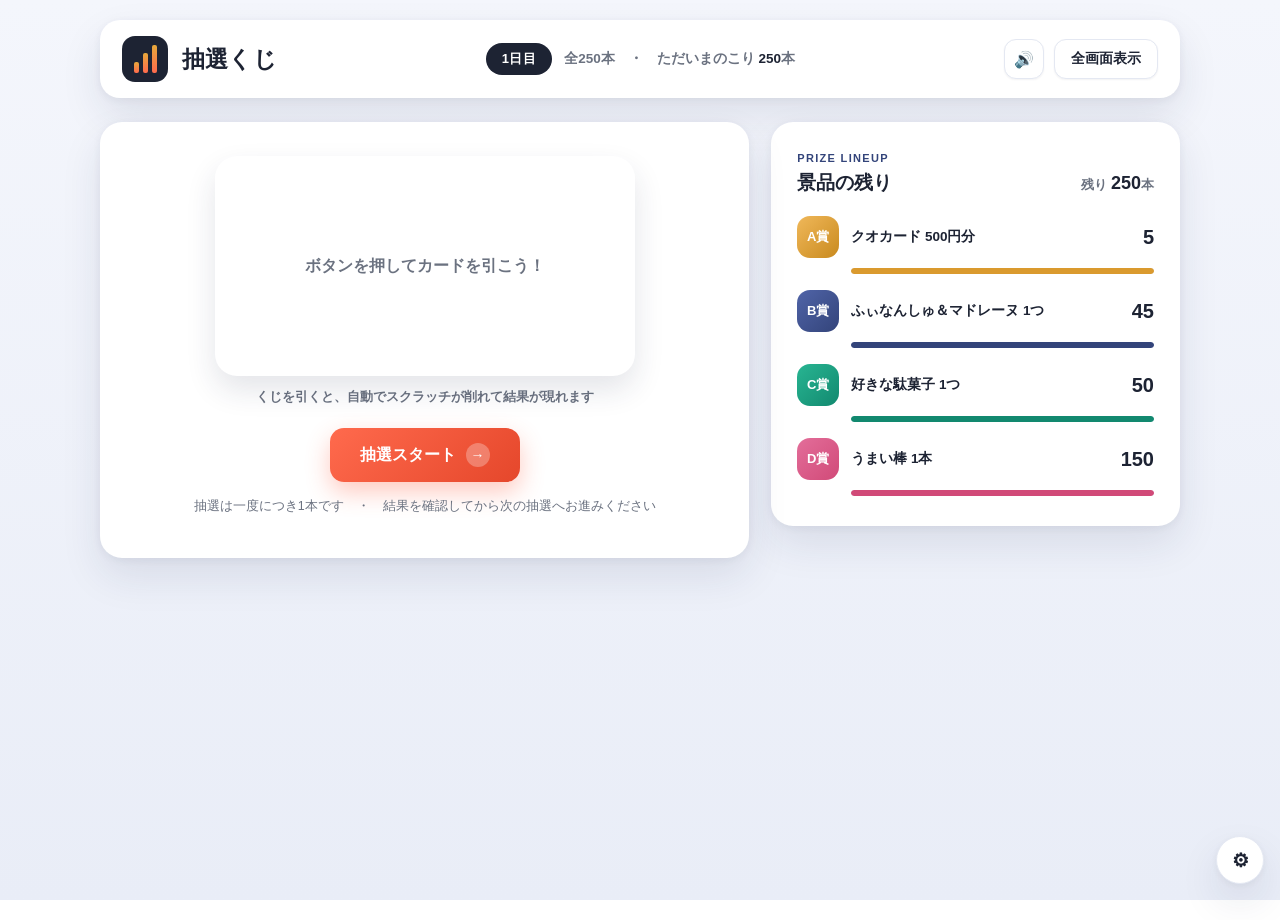
==== index.html @ b8c15e26 "Initial commit" ====
<!DOCTYPE html>
<html lang="ja">
<head>
<meta charset="UTF-8">
<meta name="viewport" content="width=device-width, initial-scale=1.0, maximum-scale=1.0, user-scalable=no">
<title>抽選くじ</title>
<style>
  :root{
    --paper:#FFFDF7;
    --ink:#1D2333;
    --ink-soft:#6B7280;
    --red:#FF6A4D;
    --red-deep:#E5472B;
    --gold:#E7A93B;
    --gold-deep:#C98A1E;
    --indigo:#33447A;
    --indigo-deep:#242F58;
    --teal:#12896F;
    --teal-deep:#0C6B57;
    --rose:#D14A78;
    --rose-deep:#B23561;
    --line:#E4E8F2;
    --shadow: 0 18px 40px rgba(31,41,74,.10), 0 2px 8px rgba(31,41,74,.06);
  }
  *{box-sizing:border-box}
  html,body{height:100%}
  body{
    margin:0;
    min-height:100svh;
    background:linear-gradient(180deg,#F4F6FC,#E9EDF7);
    background-attachment:fixed;
    color:var(--ink);
    font-family: "Yu Gothic UI","Hiragino Kaku Gothic ProN","Meiryo",-apple-system,BlinkMacSystemFont,sans-serif;
    padding:0 16px 60px;
    overflow-x:hidden;
  }
  .stage{ position:relative; z-index:1; max-width:1080px; margin:0 auto; }
  html:fullscreen body{
    min-height:100%; display:flex; align-items:center; justify-content:center; padding:24px;
  }
  html:fullscreen .stage{ width:min(1080px,100%); }

  /* ===== 上部バー ===== */
  .topbar{
    background:#fff; border-radius:20px; box-shadow:var(--shadow);
    padding:16px 22px; margin:20px auto 24px;
    display:flex; align-items:center; justify-content:space-between; gap:16px; flex-wrap:wrap;
  }
  .topbar-left{ display:flex; align-items:center; gap:14px; }
  .brand-icon{
    width:46px; height:46px; border-radius:13px; background:var(--ink);
    display:flex; align-items:flex-end; justify-content:center; gap:4px; padding:9px 8px; flex-shrink:0;
  }
  .brand-icon i{ display:block; width:5px; border-radius:2px; background:linear-gradient(180deg,var(--gold),var(--red)); }
  .brand-icon i:nth-child(1){ height:38%; }
  .brand-icon i:nth-child(2){ height:72%; }
  .brand-icon i:nth-child(3){ height:100%; }
  h1#eventTitle{ margin:0; font-size:clamp(18px,2.4vw,23px); font-weight:800; color:var(--ink); letter-spacing:.01em; }

  .topbar-center{ display:flex; align-items:center; gap:12px; flex-wrap:wrap; }
  .day-badge{ background:var(--ink); color:#fff; padding:7px 16px; border-radius:999px; font-weight:800; font-size:13px; letter-spacing:.03em; }
  .stats-line{ color:var(--ink-soft); font-size:13.5px; font-weight:600; }
  .stats-line strong{ color:var(--ink); font-weight:800; }

  .topbar-right{ display:flex; align-items:center; gap:10px; }
  .icon-btn{ width:40px; height:40px; border-radius:12px; border:1.5px solid var(--line); background:#fff; display:flex; align-items:center; justify-content:center; font-size:16px; padding:0; }
  .btn-outline{ border:1.5px solid var(--line); background:#fff; color:var(--ink); border-radius:12px; padding:10px 16px; font-size:13.5px; font-weight:700; }

  main{ display:grid; grid-template-columns: 1.35fr .85fr; gap:22px; align-items:start; }
  @media (max-width:860px){ main{grid-template-columns:1fr} }

  .card{
    background:#fff; border-radius:22px; padding:30px 26px; color:var(--ink);
    box-shadow:var(--shadow);
  }

  /* ===== 抽選エリア（スクラッチカード） ===== */
  .draw-card{ text-align:center; position:relative; }
  .scratch-wrap{ position:relative; max-width:420px; margin:4px auto 6px; border-radius:22px; }
  .scratch-wrap.has-card::before, .scratch-wrap.has-card::after{
    content:""; position:absolute; inset:-10px; border-radius:26px; z-index:0;
  }
  .scratch-wrap.has-card::before{ background:linear-gradient(135deg, rgba(255,150,120,.35), rgba(120,150,255,.28)); transform:rotate(-5deg); }
  .scratch-wrap.has-card::after{ background:linear-gradient(135deg, rgba(120,210,180,.32), rgba(255,205,110,.3)); transform:rotate(4deg); }
  .scratch-wrap.suspense{ animation: suspenseShake .42s ease-in-out infinite; }
  @keyframes suspenseShake{
    0%,100%{ transform:translate(0,0) rotate(0deg); }
    25%{ transform:translate(-3px,1px) rotate(-0.7deg); }
    50%{ transform:translate(3px,-1px) rotate(0.7deg); }
    75%{ transform:translate(-2px,2px) rotate(-0.5deg); }
  }
  .scratch-wrap.suspense .result-area{ box-shadow:0 0 0 3px rgba(255,90,60,.55), 0 14px 30px rgba(31,41,74,.12); }
  .scratch-wrap.pop{ animation:popReveal .42s cubic-bezier(.2,.9,.3,1.4); }
  @keyframes popReveal{ 0%{ transform:scale(.94); } 55%{ transform:scale(1.05); } 100%{ transform:scale(1); } }

  .result-area{
    position:relative; z-index:1; min-height:220px; display:flex; flex-direction:column;
    align-items:center; justify-content:center; gap:8px; padding:22px; border-radius:22px;
    background:#fff; box-shadow:0 14px 30px rgba(31,41,74,.12);
  }
  .scratch-canvas{
    position:absolute; inset:0; width:100%; height:100%; border-radius:22px; z-index:2;
    pointer-events:none; box-shadow:0 14px 30px rgba(31,41,74,.16);
  }
  .scratch-canvas.fading{ transition:opacity .45s ease; opacity:0; }
  .scratch-hint{
    position:absolute; top:0; left:0; font-size:34px; pointer-events:none; z-index:6;
    filter:drop-shadow(0 4px 6px rgba(0,0,0,.28));
    transform:translate(-50%,-55%) rotate(-10deg);
    transition: left .09s linear, top .09s linear, transform .12s ease;
  }
  .scratch-hint.hide{ display:none; }
  .scratch-hint.flip{ transform:translate(-50%,-55%) rotate(10deg); }
  .scratch-note{ margin:12px 0 0; font-size:13px; color:var(--ink-soft); font-weight:600; }
  .draw-caption{ margin-top:16px; font-size:12.5px; color:var(--ink-soft); }

  .confetti-dot{ position:absolute; width:7px; height:7px; border-radius:50%; opacity:0; transition:opacity .3s ease; z-index:3; pointer-events:none; }
  .scratch-wrap.has-card .confetti-dot{ opacity:1; }
  .cd1{ top:5%; left:9%; background:var(--gold); }
  .cd2{ top:13%; left:89%; width:6px; height:6px; background:var(--red); }
  .cd3{ top:47%; left:1%; width:6px; height:6px; background:var(--teal); }
  .cd4{ top:84%; left:93%; background:var(--indigo); }
  .cd5{ top:91%; left:13%; width:8px; height:8px; background:var(--rose); }
  .cd6{ top:3%; left:53%; width:5px; height:5px; background:var(--gold-deep); }

  .result-placeholder{ color:var(--ink-soft); font-size:15.5px; font-weight:700; }
  .result-tag{ font-size:15px; font-weight:800; letter-spacing:.02em; }
  .result-name{ font-size:clamp(22px,4vw,32px); font-weight:900; color:var(--ink); }
  .result-congrats{ font-size:13.5px; color:var(--ink-soft); font-weight:700; margin-top:2px; }
  .sold-out{ color:var(--red-deep); font-weight:800; font-size:16px; line-height:1.7; }

  .tier-A{ background:linear-gradient(135deg,#F0B85A,var(--gold-deep)); }
  .tier-B{ background:linear-gradient(135deg,#5064A8,var(--indigo)); }
  .tier-C{ background:linear-gradient(135deg,#28B592,var(--teal)); }
  .tier-D{ background:linear-gradient(135deg,#E36E9A,var(--rose)); }
  .tier-default{ background:linear-gradient(135deg,#9aa0ae,#6c7280); }

  .actions{ display:flex; flex-wrap:wrap; gap:12px; justify-content:center; margin-top:22px; align-items:center; }
  button{
    appearance:none; border:1.5px solid var(--line); border-radius:14px; padding:13px 22px;
    font-size:15px; font-weight:700; cursor:pointer; background:#fff; color:var(--ink);
    box-shadow:0 1px 2px rgba(31,41,74,.06); transition:transform .08s ease, box-shadow .15s ease, opacity .2s;
    font-family:inherit;
  }
  button:active{ transform:translateY(1px); }
  button:disabled{ opacity:.45; cursor:not-allowed; }
  .btn-primary{
    background:linear-gradient(135deg,var(--red),var(--red-deep)); color:#fff; border:none;
    font-size:16px; padding:15px 30px; display:inline-flex; align-items:center; gap:10px;
    box-shadow:0 10px 24px rgba(255,90,60,.32);
    animation: invitePulse 2.6s ease-in-out infinite;
  }
  .btn-primary::after{
    content:"→"; font-size:14px; background:rgba(255,255,255,.28); color:#fff;
    width:24px; height:24px; border-radius:50%; display:flex; align-items:center; justify-content:center;
  }
  .btn-primary:disabled{ animation:none; }
  @keyframes invitePulse{
    0%,100%{ box-shadow:0 10px 24px rgba(255,90,60,.28); }
    50%{ box-shadow:0 14px 32px rgba(255,90,60,.5); }
  }
  .btn-ghost{ background:#fff; border:1.5px solid var(--line); color:var(--ink); }
  .btn-small{ padding:9px 15px; font-size:13px; }

  /* ===== 在庫パネル ===== */
  .stock-kicker{ font-size:11px; font-weight:800; letter-spacing:.12em; color:var(--indigo); margin-bottom:6px; }
  .stock-title{ font-weight:900; margin:0 0 20px; font-size:19px; display:flex; justify-content:space-between; align-items:baseline; color:var(--ink); }
  .stock-title span.remain{ font-size:13px; color:var(--ink-soft); font-weight:700; }
  .stock-title span.remain strong{ color:var(--ink); font-size:18px; }
  .stock-list{ display:flex; flex-direction:column; gap:16px; }
  .stock-item{
    transition:opacity .5s ease, transform .5s ease, max-height .5s ease;
  }
  .stock-item.leaving{ opacity:0; transform:scale(.94); max-height:0; overflow:hidden; margin:0; }
  .stock-top{ display:flex; align-items:center; gap:12px; }
  .stock-item .chip{ width:42px; height:42px; border-radius:13px; display:flex; align-items:center; justify-content:center; color:#fff; font-weight:800; font-size:13px; flex-shrink:0; }
  .stock-item .info{ flex:1; min-width:0; }
  .stock-item .name{ font-size:13.5px; font-weight:700; color:var(--ink); overflow:hidden; text-overflow:ellipsis; white-space:nowrap; }
  .stock-item .count{ font-weight:900; font-size:20px; color:var(--ink); }
  .stock-bar{ height:6px; background:var(--line); border-radius:999px; overflow:hidden; margin-top:10px; margin-left:54px; }
  .stock-bar-fill{ height:100%; border-radius:999px; transition:width .5s ease; }
  .empty-stock{ color:var(--ink-soft); font-size:14px; text-align:center; padding:16px; font-weight:700; }

  /* ===== 演出オーバーレイ ===== */
  .overlay{ position:fixed; inset:0; z-index:9998; display:none; place-items:center; pointer-events:none; }
  .overlay.show{ display:grid; animation:overlayFade 2.2s ease forwards; }
  @keyframes overlayFade{ 0%{opacity:1} 65%{opacity:1} 100%{opacity:0} }
  .burst{ position:relative; width:min(78vmin,560px); height:min(78vmin,560px); }
  .ring,.ring2{ position:absolute; inset:0; border-radius:50%; border:7px solid rgba(255,201,74,.95); box-shadow:0 0 50px rgba(255,150,60,.55), inset 0 0 26px rgba(255,255,255,.7); animation:ringScale 1.2s ease-out forwards; }
  .ring2{ inset:6%; border-width:5px; animation:ringScale 1.2s .08s ease-out forwards; opacity:.85; }
  @keyframes ringScale{ 0%{transform:scale(.2);opacity:0} 40%{opacity:1} 100%{transform:scale(1.18);opacity:0} }
  .rays{ position:absolute; inset:-25%; border-radius:50%; background:conic-gradient(from 0deg, rgba(255,190,90,0) 0deg, rgba(255,190,90,.8) 20deg, rgba(255,190,90,0) 40deg); filter:blur(6px) saturate(140%); animation:spinRay 1.6s linear infinite; mix-blend-mode:multiply; }
  @keyframes spinRay{ to{ transform:rotate(1turn); } }
  .confetti{ pointer-events:none; position:fixed; inset:0; overflow:hidden; z-index:9999; }

  /* ===== モーダル共通 ===== */
  .modal-backdrop{ position:fixed; inset:0; background:rgba(20,24,40,.55); z-index:9990; display:none; align-items:center; justify-content:center; padding:20px; }
  .modal-backdrop.show{ display:flex; }
  .confirm-backdrop{ z-index:10000; }
  .modal{
    background:var(--paper); border:1.5px solid var(--line); border-radius:18px; max-width:560px; width:100%;
    max-height:88vh; overflow-y:auto; padding:24px; color:var(--ink);
    box-shadow:0 24px 60px rgba(20,24,40,.35);
  }
  .modal h2{ margin:0 0 6px; font-size:20px; }
  .modal p.desc{ color:var(--ink-soft); font-size:13.5px; margin:0 0 16px; }
  .modal label{ display:block; font-size:12.5px; font-weight:800; color:var(--ink-soft); margin:14px 0 4px; }
  .modal input[type=text], .modal input[type=number], .modal input[type=password]{
    width:100%; padding:9px 10px; border:1.5px solid var(--line); border-radius:8px; font-size:14px; font-family:inherit; background:#fff;
  }
  .modal-actions{ display:flex; gap:10px; flex-wrap:wrap; margin-top:18px; }
  .tier-row{ display:grid; grid-template-columns:56px minmax(150px,1fr) 76px 76px 72px; gap:8px; align-items:center; margin-top:8px; }
  .tier-row input{ padding:7px 8px; font-size:13px; min-width:0; width:100%; }
  .tier-row .t-total, .tier-row .current-stock{ width:76px; min-height:36px; text-align:center; font-weight:800; }
  .tier-row .del{ width:72px; height:36px; padding:0 8px; background:#fff; border:1.5px solid rgba(229,71,43,.4); border-radius:8px; cursor:pointer; color:var(--red-deep); font-size:12px; font-weight:800; line-height:1; }
  .tier-row .del:hover{ border-color:var(--red-deep); background:#FFF4F1; }
  .tier-head{ display:grid; grid-template-columns:56px minmax(150px,1fr) 76px 76px 72px; gap:8px; align-items:center; margin-top:14px; color:var(--ink-soft); font-size:11px; font-weight:800; }
  .tier-head span:nth-child(n+3){ text-align:center; }
  .stock-warning{ margin:10px 0 0; padding:9px 10px; border-radius:8px; background:#FFF5E5; color:#8A5A12; font-size:12px; line-height:1.6; }
  .password-warning{ margin:8px 0 10px; padding:9px 10px; border-radius:8px; background:#FFF0ED; color:#9C3021; font-size:12px; line-height:1.6; }
  @media (max-width:560px){
    .tier-head{ display:none; }
    .tier-row{ grid-template-columns:46px minmax(0,1fr) 64px 64px 72px; }
    .tier-row .current-stock{ width:64px; }
    .tier-row .del{ grid-column:5; grid-row:1; }
  }
  .hint{ font-size:12px; color:var(--ink-soft); margin-top:4px; }
  .section-div{ border-top:1.5px dashed var(--line); margin:20px 0; }
  .close-x{ float:right; background:none; border:none; font-size:20px; cursor:pointer; color:var(--ink-soft); box-shadow:none; padding:0 4px; }
  .msg{ font-size:13px; padding:8px 10px; border-radius:8px; margin-top:10px; }
  .msg.ok{ background:rgba(18,137,111,.14); color:#0a6b5d; }
  .msg.err{ background:rgba(229,71,43,.14); color:#9c231a; }

  .gear-btn{
    position:fixed; right:16px; bottom:16px; z-index:50; width:48px; height:48px; border-radius:50%;
    background:#fff; border:1.5px solid var(--line); box-shadow:var(--shadow); font-size:19px; padding:0;
    display:flex; align-items:center; justify-content:center;
  }

  @media (prefers-reduced-motion: reduce){
    * { animation-duration:.001ms !important; animation-iteration-count:1 !important; transition-duration:.001ms !important; }
  }
</style>
</head>
<body>

<div class="stage">
  <div class="topbar">
    <div class="topbar-left">
      <div class="brand-icon" aria-hidden="true"><i></i><i></i><i></i></div>
      <h1 id="eventTitle">学園祭 抽選会</h1>
    </div>
    <div class="topbar-center">
      <span class="day-badge" id="dayBadge">1日目</span>
      <span class="stats-line" id="totalLine"></span>
    </div>
    <div class="topbar-right">
      <button class="icon-btn" id="muteBtn" title="音のオン/オフ">🔊</button>
      <button class="btn-outline" id="fullscreenBtn">全画面表示</button>
    </div>
  </div>

  <main>
    <section class="card draw-card">
      <div class="scratch-wrap" id="scratchWrap">
        <div class="result-area" id="resultArea">
          <div class="result-placeholder" id="resultPlaceholder">ボタンを押してカードを引こう！</div>
        </div>
        <canvas class="scratch-canvas" id="scratchCanvas" style="display:none;"></canvas>
        <div class="scratch-hint hide" id="scratchHint">👆</div>
        <span class="confetti-dot cd1"></span>
        <span class="confetti-dot cd2"></span>
        <span class="confetti-dot cd3"></span>
        <span class="confetti-dot cd4"></span>
        <span class="confetti-dot cd5"></span>
        <span class="confetti-dot cd6"></span>
      </div>
      <p class="scratch-note" id="scratchNote">くじを引くと、自動でスクラッチが削れて結果が現れます</p>

      <div class="actions">
        <button class="btn-primary" id="drawBtn">抽選スタート</button>
      </div>
      <p class="draw-caption">抽選は一度につき1本です　・　結果を確認してから次の抽選へお進みください</p>
    </section>

    <section class="card">
      <div class="stock-kicker">PRIZE LINEUP</div>
      <div class="stock-title"><span>景品の残り</span><span class="remain" id="remainLine">残り 0 本</span></div>
      <div class="stock-list" id="stockList"></div>
    </section>
  </main>
</div>

<button class="gear-btn" id="gearBtn" title="運営用設定">⚙</button>

<!-- 1位(トップ賞)演出 -->
<div class="overlay" id="grandOverlay" aria-hidden="true">
  <div class="burst"><div class="ring"></div><div class="ring2"></div><div class="rays"></div></div>
</div>
<div class="confetti" id="confetti" aria-hidden="true"></div>

<!-- パスワードモーダル -->
<div class="modal-backdrop" id="pwBackdrop">
  <div class="modal" style="max-width:380px;">
    <button class="close-x" id="pwClose">×</button>
    <h2>運営用ログイン</h2>
    <p class="desc">賞品の設定変更などを行うにはパスワードが必要です。</p>
    <label>パスワード</label>
    <input type="password" id="pwInput">
    <div class="modal-actions">
      <button class="btn-primary" id="pwSubmit">ログイン</button>
    </div>
    <div id="pwMsg"></div>
  </div>
</div>

<!-- 管理画面モーダル -->
<div class="modal-backdrop" id="adminBackdrop">
  <div class="modal">
    <button class="close-x" id="adminClose">×</button>
    <h2>運営用設定</h2>
    <p class="desc">賞品の内容や当選数を編集できます。編集後は保存してください。</p>

    <label>イベントタイトル</label>
    <input type="text" id="cfgTitle">

    <label style="margin-top:18px;">賞品ラインナップ</label>
    <div class="tier-head" aria-hidden="true"><span>賞</span><span>景品名</span><span>総数</span><span>現在庫</span><span></span></div>
    <div id="tierRows"></div>
    <button class="btn-ghost btn-small" id="addTierBtn" style="margin-top:8px;">＋ 賞を追加</button>
    <p class="stock-warning">注意：総数を変更して保存しても現在庫は変わりません。現在庫は0から総数まで入力でき、変更はすぐに反映されます。賞を削除すると、未抽選分も一覧から削除されます。</p>

    <div class="modal-actions">
      <button class="btn-primary" id="saveConfigBtn">設定を保存</button>
    </div>
    <div id="configMsg"></div>

    <div class="section-div"></div>

    <label>運営パスワードの変更</label>
    <input type="password" id="newPassword" placeholder="新しいパスワード" autocomplete="new-password">
    <p class="password-warning">注意：パスワードを変更すると、次回から新しいパスワードが必要です。変更内容を確認してから実行してください。</p>
    <div class="modal-actions">
      <button class="btn-ghost btn-small" id="changePwBtn">パスワードを変更</button>
    </div>
    <div id="passwordMsg"></div>

    <div class="section-div"></div>
    <button class="btn-ghost btn-small" id="wipeBtn" style="border-color:var(--red-deep); color:var(--red-deep);">全データを初期化する</button>
  </div>
</div>

<!-- 確認モーダル -->
<div class="modal-backdrop confirm-backdrop" id="confirmBackdrop">
  <div class="modal" style="max-width:420px;">
    <h2>操作の確認</h2>
    <p class="desc" id="confirmMessage"></p>
    <div class="modal-actions">
      <button class="btn-primary" id="confirmOkBtn">実行する</button>
      <button class="btn-ghost" id="confirmCancelBtn">キャンセル</button>
    </div>
  </div>
</div>
<script>

(function(){
  "use strict";

  /* ===================== データ層 ===================== */
  var CONFIG_KEY = "kujiConfig_v1";
  var STATE_KEY  = "kujiState_v1";
  var MUTE_KEY   = "kujiMuted_v1";

  var TIER_COLORS = { A:"tier-A", B:"tier-B", C:"tier-C", D:"tier-D" };
  var TIER_HEX = { A:"#DA9A2E", B:"#33447A", C:"#12896F", D:"#D14A78" };
  function tierHex(id){ return TIER_HEX[id] || "#6b7280"; }

  function defaultConfig(){
    return {
      eventTitle: "抽選くじ",
      adminPassword: "kuji2026",
      prizes: [
        { id:"A", label:"A賞", name:"クオカード 500円分", total:5 },
        { id:"B", label:"B賞", name:"ふぃなんしゅ＆マドレーヌ 1つ", total:45 },
        { id:"C", label:"C賞", name:"好きな駄菓子 1つ", total:50 },
        { id:"D", label:"D賞", name:"うまい棒 1本", total:150 }
      ]
    };
  }

  function shuffle(arr){
    for (var i = arr.length - 1; i > 0; i--){
      var j = Math.floor(Math.random() * (i + 1));
      var t = arr[i]; arr[i] = arr[j]; arr[j] = t;
    }
    return arr;
  }

  function buildPool(config){
    var pool = [];
    config.prizes.forEach(function(p){
      for (var i = 0; i < p.total; i++) pool.push(p.id);
    });
    return shuffle(pool);
  }

  function getConfig(){
    try{
      var raw = localStorage.getItem(CONFIG_KEY);
      if (!raw) { var c = defaultConfig(); setConfig(c); return c; }
      var parsed = JSON.parse(raw);
      if (!parsed || !Array.isArray(parsed.prizes)) throw new Error("bad config");
      return parsed;
    }catch(e){
      var c2 = defaultConfig(); setConfig(c2); return c2;
    }
  }
  function setConfig(cfg){ localStorage.setItem(CONFIG_KEY, JSON.stringify(cfg)); }

  function initState(config){
    return { day: 1, pool: buildPool(config), drawnLog: [] };
  }
  function getState(){
    try{
      var raw = localStorage.getItem(STATE_KEY);
      if (!raw){ var s = initState(getConfig()); setState(s); return s; }
      var parsed = JSON.parse(raw);
      if (!parsed || !Array.isArray(parsed.pool)) throw new Error("bad state");
      if (Object.prototype.hasOwnProperty.call(parsed, "history")){
        delete parsed.history;
        setState(parsed);
      }
      return parsed;
    }catch(e){
      var s2 = initState(getConfig()); setState(s2); return s2;
    }
  }
  function setState(st){ localStorage.setItem(STATE_KEY, JSON.stringify(st)); }

  function remainingCounts(state, config){
    var counts = {};
    config.prizes.forEach(function(p){ counts[p.id] = 0; });
    state.pool.forEach(function(id){ if (counts[id] !== undefined) counts[id]++; else counts[id] = 1; });
    return counts;
  }

  function prizeById(config, id){
    for (var i=0;i<config.prizes.length;i++){ if (config.prizes[i].id === id) return config.prizes[i]; }
    return null;
  }

  /* ===================== サウンド ===================== */
  var isMuted = localStorage.getItem(MUTE_KEY) === "1";
  var audioCtx = null;
  function ctx(){
    if (!audioCtx){
      try{ audioCtx = new (window.AudioContext || window.webkitAudioContext)(); }catch(e){ audioCtx = null; }
    }
    return audioCtx;
  }
  function beep(freq, start, dur, gainVal){
    if (isMuted) return;
    var c = ctx(); if (!c) return;
    var osc = c.createOscillator();
    var gain = c.createGain();
    osc.type = "sine";
    osc.frequency.value = freq;
    gain.gain.value = 0;
    osc.connect(gain); gain.connect(c.destination);
    var t0 = c.currentTime + start;
    gain.gain.setValueAtTime(0, t0);
    gain.gain.linearRampToValueAtTime(gainVal || 0.18, t0 + 0.02);
    gain.gain.exponentialRampToValueAtTime(0.001, t0 + dur);
    osc.start(t0);
    osc.stop(t0 + dur + 0.02);
  }
  function playNormalChime(){ beep(720,0,.18); beep(960,.12,.22); }
  function playHeartbeat(){ beep(95,0,.16,.4); beep(100,.22,.18,.36); }
  function playRevealSting(){ beep(700,0,.08,.16); beep(1040,.07,.1,.18); beep(1400,.15,.16,.2); }
  function playGrandChime(){
    [660,880,990,1320].forEach(function(f,i){ beep(f, i*0.13, .35, 0.2); });
  }

  /* ===================== 紙吹雪・演出 ===================== */
  function confettiBurst(n, power){
    var root = document.getElementById("confetti");
    root.innerHTML = "";
    var colors = ["#D9A441","#C64B3C","#2F8F82","#33436B","#BE5178","#F4CD7A"];
    for (var i=0;i<n;i++){
      var piece = document.createElement("i");
      piece.style.position = "absolute";
      piece.style.top = "-10px";
      piece.style.left = (Math.random()*100) + "vw";
      piece.style.width = (6 + Math.random()*6*power) + "px";
      piece.style.height = (10 + Math.random()*10*power) + "px";
      piece.style.opacity = "0.9";
      piece.style.background = colors[Math.floor(Math.random()*colors.length)];
      var rot = Math.random()*360;
      var delay = Math.random()*240;
      var dur = 1500 + Math.random()*1300*(1+0.4*power);
      var drift = (Math.random()-0.5) * (120 + 120*power);
      piece.animate(
        [ { transform:"translate(0,-10px) rotate("+rot+"deg)" },
          { transform:"translate("+drift+"px, 110vh) rotate("+(rot+360)+"deg)" } ],
        { duration:dur, delay:delay, iterations:1, easing:"linear", fill:"forwards" }
      );
      root.appendChild(piece);
    }
    setTimeout(function(){ root.innerHTML=""; }, 3600);
  }
  function celebrateGrand(){
    var overlay = document.getElementById("grandOverlay");
    overlay.classList.remove("show"); void overlay.offsetHeight; overlay.classList.add("show");
    confettiBurst(220, 1.4);
    document.body.animate([{filter:"brightness(1)"},{filter:"brightness(1.7)"},{filter:"brightness(1)"}], {duration:600, easing:"ease-out"});
    playGrandChime();
  }

  /* ===================== 描画 ===================== */
  var els = {};
  ["eventTitle","dayBadge","totalLine","remainLine","stockList","resultArea",
    "drawBtn","muteBtn","scratchWrap","scratchCanvas","scratchHint",
   "gearBtn","fullscreenBtn"].forEach(function(id){
    els[id] = document.getElementById(id);
  });

  function chipHtml(prize){
    var cls = TIER_COLORS[prize.id] || "tier-default";
    return '<span class="chip '+cls+'">'+escapeHtml(prize.label)+'</span>';
  }
  function escapeHtml(s){
    return String(s).replace(/[&<>"']/g, function(c){
      return {"&":"&amp;","<":"&lt;",">":"&gt;",'"':"&quot;","'":"&#39;"}[c];
    });
  }

  function renderHeader(config, state){
    els.eventTitle.textContent = config.eventTitle || "抽選くじ";
    document.title = (config.eventTitle || "抽選くじ");
    els.dayBadge.textContent = state.day + "日目";
    var total = config.prizes.reduce(function(a,p){ return a + p.total; }, 0);
    els.totalLine.innerHTML = "全" + total + "本　・　ただいまのこり <strong>" + state.pool.length + "</strong>本";
  }

  function renderStock(config, state){
    var counts = remainingCounts(state, config);
    var remaining = state.pool.length;
    els.remainLine.innerHTML = "残り <strong>" + remaining + "</strong>本";
    var list = els.stockList;
    var visible = config.prizes.filter(function(p){ return counts[p.id] > 0; });
    if (visible.length === 0){
      list.innerHTML = '<div class="empty-stock">すべての景品が引かれました！</div>';
      return;
    }
    list.innerHTML = visible.map(function(p){
      var cls = TIER_COLORS[p.id] || "tier-default";
      var pct = p.total > 0 ? Math.round((counts[p.id] / p.total) * 100) : 0;
      return '<div class="stock-item" data-tier="'+p.id+'">' +
             '<div class="stock-top">' +
             '<span class="chip '+cls+'">'+escapeHtml(p.label)+'</span>' +
             '<div class="info"><div class="name">'+escapeHtml(p.name)+'</div></div>' +
             '<div class="count">'+counts[p.id]+'</div>' +
             '</div>' +
             '<div class="stock-bar"><div class="stock-bar-fill" style="width:'+pct+'%;background:'+tierHex(p.id)+';"></div></div>' +
             '</div>';
    }).join("");
  }

  function renderAll(){
    var config = getConfig(); var state = getState();
    renderHeader(config, state);
    renderStock(config, state);
    els.drawBtn.disabled = state.pool.length === 0 || scratchActive;
    if (state.pool.length === 0 && !scratchActive){
      els.scratchWrap.classList.remove("has-card");
      els.resultArea.innerHTML = '<div class="sold-out">本日分は抽選済みです。<br>設定画面から在庫をリセットしてください。</div>';
      hideScratchCanvas();
    }
  }

  /* ===================== 抽選ロジック ===================== */
  var isDrawing = false;

  function drawOnce(){
    if (isDrawing || scratchActive) return;
    var config = getConfig();
    var state = getState();
    if (state.pool.length === 0){ renderAll(); return; }

    isDrawing = true;
    els.drawBtn.disabled = true;

    var idx = Math.floor(Math.random() * state.pool.length);
    var winId = state.pool[idx];
    var prize = prizeById(config, winId) || { id:winId, label:winId, name:"" };

    state.pool.splice(idx, 1);
    state.drawnLog.push({ id: winId, ts: Date.now() });
    setState(state);

    renderResultContent(prize);
    startScratchCard(prize);

    isDrawing = false;
  }

  function renderResultContent(prize){
    els.scratchWrap.classList.add("has-card");
    els.resultArea.innerHTML =
      '<div class="result-tag" style="color:'+tierHex(prize.id)+'">'+escapeHtml(prize.label)+'</div>' +
      '<div class="result-name">'+escapeHtml(prize.name || "")+'</div>' +
      '<div class="result-congrats">おめでとうございます！</div>';
  }

  function celebrate(prize){
    els.resultArea.animate(
      [{transform:"scale(.92)",opacity:.5},{transform:"scale(1.03)",opacity:1},{transform:"scale(1)"}],
      {duration:420, easing:"cubic-bezier(.2,.8,.2,1)"}
    );
    if (prize.id === "A"){
      celebrateGrand();
    } else {
      var power = prize.id === "B" ? 1.0 : (prize.id === "C" ? 0.75 : 0.55);
      confettiBurst(Math.round(60*power+40), power);
      playNormalChime();
    }
  }

  /* ---------- スクラッチカード（自動演出） ---------- */
  var scratchActive = false;
  var scratchCtx = null;
  var pendingPrize = null;
  var lastTickTime = 0;
  var scratchRunId = 0;
  var scratchWatchdog = null;

  function roundRectPath(c,x,y,w,h,r){
    c.beginPath();
    c.moveTo(x+r,y);
    c.arcTo(x+w,y,x+w,y+h,r);
    c.arcTo(x+w,y+h,x,y+h,r);
    c.arcTo(x,y+h,x,y,r);
    c.arcTo(x,y,x+w,y,r);
    c.closePath();
  }

  function startScratchCard(prize){
    pendingPrize = prize;
    scratchActive = true;
    els.drawBtn.disabled = true;
    var rect = setupScratchCanvas();
    scratchWatchdog = setTimeout(function(){
      if (!scratchActive) return;
      els.scratchWrap.classList.remove("suspense");
      finishAutoScratch(rect);
    }, 10000);
    runAutoScratch(rect);
  }

  function setupScratchCanvas(){
    var canvas = els.scratchCanvas;
    canvas.classList.remove("fading");
    canvas.style.display = "block";
    canvas.style.opacity = "1";
    var rect = els.scratchWrap.getBoundingClientRect();
    var dpr = window.devicePixelRatio || 1;
    var w = rect.width, h = rect.height;
    canvas.width = Math.round(w * dpr);
    canvas.height = Math.round(h * dpr);
    canvas.style.width = w + "px";
    canvas.style.height = h + "px";
    var c = canvas.getContext("2d");
    c.setTransform(dpr, 0, 0, dpr, 0, 0);
    scratchCtx = c;

    var grad = c.createLinearGradient(0, 0, w, h);
    grad.addColorStop(0, "#e3e7ee");
    grad.addColorStop(.35, "#fbfcff");
    grad.addColorStop(.55, "#c7ccd6");
    grad.addColorStop(1, "#eef0f5");
    c.fillStyle = grad;
    roundRectPath(c, 0, 0, w, h, 20);
    c.fill();

    c.save();
    roundRectPath(c, 0, 0, w, h, 20);
    c.clip();
    c.globalAlpha = 0.12;
    c.strokeStyle = "#5a6072";
    c.lineWidth = 6;
    for (var x = -h; x < w + h; x += 14){
      c.beginPath();
      c.moveTo(x, 0);
      c.lineTo(x + h, h);
      c.stroke();
    }
    c.restore();
    c.globalAlpha = 1;

    c.fillStyle = "rgba(55,55,70,.6)";
    c.font = "700 16px sans-serif";
    c.textAlign = "center";
    c.textBaseline = "middle";
    c.fillText("抽選中…", w / 2, h / 2 + 40);

    c.globalCompositeOperation = "destination-out";
    return { w: w, h: h };
  }

  function buildScratchPath(w, h){
    var pad = 16;
    var rowGap = 30;
    var rows = Math.max(4, Math.round((h - pad * 2) / rowGap));
    var rowH = (h - pad * 2) / (rows - 1 || 1);
    var colStep = 11;
    var path = [];
    for (var r = 0; r < rows; r++){
      var y = pad + r * rowH;
      var leftToRight = (r % 2 === 0);
      var steps = Math.max(2, Math.round((w - pad * 2) / colStep));
      for (var s = 0; s <= steps; s++){
        var t = s / steps;
        var x = leftToRight ? (pad + t * (w - pad * 2)) : (w - pad - t * (w - pad * 2));
        var jitter = Math.sin(r * 2.7 + s * 0.55) * 4;
        path.push({ x: x, y: y + jitter });
      }
    }
    return path;
  }

  function positionHint(pt){
    els.scratchHint.style.left = pt.x + "px";
    els.scratchHint.style.top = pt.y + "px";
    els.scratchHint.classList.toggle("flip", Math.round(pt.x) % 22 < 11);
  }

  function buildTeaseSpots(w, h){
    var pts = [];
    var cx = w / 2, cy = h / 2;
    for (var i = 0; i < 4; i++){
      pts.push({ x: cx + (Math.random() - 0.5) * w * 0.34, y: cy + (Math.random() - 0.5) * h * 0.3 });
    }
    return pts;
  }

  function runAutoScratch(rect){
    var myRun = ++scratchRunId;
    var path = buildScratchPath(rect.w, rect.h);
    var teaseSpots = buildTeaseSpots(rect.w, rect.h);
    var mainStop = Math.floor(path.length * 0.8);
    var idx = 0, teaseIdx = 0;

    els.scratchHint.classList.remove("hide");
    positionHint(teaseSpots[0]);

    function isDead(){ return !scratchActive || myRun !== scratchRunId; }

    function teaseStep(){
      if (isDead()) return;
      if (teaseIdx < teaseSpots.length){
        var pt = teaseSpots[teaseIdx++];
        scratchCtx.beginPath();
        scratchCtx.arc(pt.x, pt.y, 19, 0, Math.PI * 2);
        scratchCtx.fill();
        positionHint(pt);
        playScratchTick();
        setTimeout(teaseStep, 260);
      } else {
        setTimeout(function(){ if (!isDead()) mainSweep(); }, 120);
      }
    }

    function mainSweep(){ requestAnimationFrame(stepMain); }

    function stepMain(){
      if (isDead()) return;
      var pointsPerFrame = 2;
      for (var b = 0; b < pointsPerFrame && idx < mainStop; b++, idx++){
        var pt = path[idx];
        scratchCtx.beginPath();
        scratchCtx.arc(pt.x, pt.y, 26, 0, Math.PI * 2);
        scratchCtx.fill();
        positionHint(pt);
      }
      var now = performance.now();
      if (now - lastTickTime > 62){
        lastTickTime = now;
        playScratchTick();
      }
      if (idx < mainStop){
        requestAnimationFrame(stepMain);
      } else {
        suspensePause();
      }
    }

    function suspensePause(){
      if (isDead()) return;
      els.scratchHint.classList.add("hide");
      els.scratchWrap.classList.add("suspense");
      playHeartbeat();
      setTimeout(function(){
        if (isDead()) return;
        playHeartbeat();
      }, 420);
      setTimeout(function(){
        if (isDead()) return;
        els.scratchWrap.classList.remove("suspense");
        finalSweep(rect, path, idx);
      }, 780);
    }

    teaseStep();
  }

  function finalSweep(rect, path, idx){
    for (var i = idx; i < path.length; i++){
      var pt = path[i];
      scratchCtx.beginPath();
      scratchCtx.arc(pt.x, pt.y, 30, 0, Math.PI * 2);
      scratchCtx.fill();
    }
    finishAutoScratch(rect);
  }

  function finishAutoScratch(rect){
    if (!scratchActive) return;
    if (scratchWatchdog){
      clearTimeout(scratchWatchdog);
      scratchWatchdog = null;
    }
    if (scratchCtx){ scratchCtx.clearRect(0, 0, rect.w, rect.h); }
    playRevealSting();
    els.scratchWrap.classList.add("pop");
    setTimeout(function(){ els.scratchWrap.classList.remove("pop"); }, 460);
    revealScratchCard();
  }

  function playScratchTick(){
    beep(260 + Math.random() * 260, 0, 0.045, 0.05);
  }

  function revealScratchCard(){
    if (!scratchActive) return;
    scratchActive = false;
    scratchRunId++;
    if (scratchWatchdog){
      clearTimeout(scratchWatchdog);
      scratchWatchdog = null;
    }
    els.scratchHint.classList.add("hide");

    var canvas = els.scratchCanvas;
    canvas.classList.add("fading");
    setTimeout(function(){ canvas.style.display = "none"; }, 460);

    celebrate(pendingPrize);

    var state = getState();
    var config = getConfig();
    renderHeader(config, state);
    renderStock(config, state);
    els.drawBtn.disabled = state.pool.length === 0;
  }

  function hideScratchCanvas(){
    scratchActive = false;
    scratchRunId++;
    if (scratchWatchdog){
      clearTimeout(scratchWatchdog);
      scratchWatchdog = null;
    }
    els.scratchHint.classList.add("hide");
    els.scratchCanvas.classList.remove("fading");
    els.scratchCanvas.style.display = "none";
    els.scratchWrap.classList.remove("suspense", "pop");
  }

  function resetInventory(){
    var state = getState();
    state.day = state.day + 1;
    state.pool = buildPool(config);
    state.drawnLog = [];
    setState(state);
    hideScratchCanvas();
    els.scratchWrap.classList.remove("has-card");
    renderAll();
    els.resultArea.innerHTML = '<div class="result-placeholder">在庫をリセットしました。抽選を開始できます。</div>';
    confettiBurst(50, 0.6);
  }

  /* ===================== イベント：メイン画面 ===================== */
  els.drawBtn.addEventListener("click", drawOnce);
  els.muteBtn.addEventListener("click", function(){
    isMuted = !isMuted;
    localStorage.setItem(MUTE_KEY, isMuted ? "1" : "0");
    els.muteBtn.textContent = isMuted ? "🔇" : "🔊";
  });
  els.muteBtn.textContent = isMuted ? "🔇" : "🔊";

  function updateFullscreenButton(){
    var isFullscreen = !!document.fullscreenElement;
    els.fullscreenBtn.textContent = isFullscreen ? "全画面を終了" : "全画面表示";
    els.fullscreenBtn.title = isFullscreen ? "全画面表示を終了" : "全画面で表示";
  }

  els.fullscreenBtn.addEventListener("click", function(){
    if (!document.fullscreenElement){
      document.documentElement.requestFullscreen && document.documentElement.requestFullscreen().catch(function(){});
    } else {
      document.exitFullscreen && document.exitFullscreen();
    }
  });
  document.addEventListener("fullscreenchange", updateFullscreenButton);
  updateFullscreenButton();

  /* ===================== 管理画面 ===================== */
  var pwBackdrop = document.getElementById("pwBackdrop");
  var adminBackdrop = document.getElementById("adminBackdrop");
  var confirmBackdrop = document.getElementById("confirmBackdrop");
  var confirmAction = null;

  function askConfirmation(message, action){
    confirmAction = action;
    document.getElementById("confirmMessage").textContent = message;
    confirmBackdrop.classList.add("show");
  }

  function closeConfirmation(){
    confirmAction = null;
    confirmBackdrop.classList.remove("show");
  }

  document.getElementById("confirmOkBtn").addEventListener("click", function(){
    var action = confirmAction;
    closeConfirmation();
    if (action) action();
  });
  document.getElementById("confirmCancelBtn").addEventListener("click", closeConfirmation);
  confirmBackdrop.addEventListener("click", function(e){
    if (e.target === confirmBackdrop) closeConfirmation();
  });

  document.getElementById("gearBtn").addEventListener("click", function(){
    document.getElementById("pwInput").value = "";
    document.getElementById("pwMsg").innerHTML = "";
    pwBackdrop.classList.add("show");
    document.getElementById("pwInput").focus();
  });
  document.getElementById("pwClose").addEventListener("click", function(){ pwBackdrop.classList.remove("show"); });
  pwBackdrop.addEventListener("click", function(e){ if (e.target === pwBackdrop) pwBackdrop.classList.remove("show"); });

  document.getElementById("pwSubmit").addEventListener("click", tryLogin);
  document.getElementById("pwInput").addEventListener("keydown", function(e){ if (e.key === "Enter") tryLogin(); });

  function tryLogin(){
    var config = getConfig();
    var val = document.getElementById("pwInput").value;
    if (val === config.adminPassword){
      pwBackdrop.classList.remove("show");
      openAdmin();
    } else {
      document.getElementById("pwMsg").innerHTML = '<div class="msg err">パスワードが違います。</div>';
    }
  }

  document.getElementById("adminClose").addEventListener("click", function(){ adminBackdrop.classList.remove("show"); });
  adminBackdrop.addEventListener("click", function(e){ if (e.target === adminBackdrop) adminBackdrop.classList.remove("show"); });

  function openAdmin(){
    var config = getConfig();
    document.getElementById("cfgTitle").value = config.eventTitle;
    renderTierRows(config);
    document.getElementById("configMsg").innerHTML = "";
    document.getElementById("passwordMsg").innerHTML = "";
    adminBackdrop.classList.add("show");
  }

  function renderTierRows(config){
    var wrap = document.getElementById("tierRows");
    var counts = remainingCounts(getState(), config);
    wrap.innerHTML = config.prizes.map(function(p, i){
      return '<div class="tier-row" data-idx="'+i+'" data-id="'+escapeHtml(p.id)+'">' +
        '<input type="text" class="t-label" value="'+escapeHtml(p.label)+'" placeholder="A賞">' +
        '<input type="text" class="t-name" value="'+escapeHtml(p.name)+'" placeholder="景品名">' +
        '<input type="number" class="t-total" min="0" value="'+p.total+'">' +
        '<input type="number" class="current-stock" min="0" max="'+p.total+'" value="'+(counts[p.id] || 0)+'" data-stock="'+escapeHtml(p.id)+'" aria-label="'+escapeHtml(p.label)+'の現在庫">' +
        '<button type="button" class="del" data-del="'+i+'" aria-label="'+escapeHtml(p.label)+'を削除">削除</button>' +
        '</div>';
    }).join("");
    wrap.querySelectorAll(".del").forEach(function(btn){
      btn.addEventListener("click", function(){
        var idx = parseInt(btn.getAttribute("data-del"), 10);
        var config2 = readConfigFromForm(false);
        var prize = config2.prizes[idx];
        if (!prize) return;
        askConfirmation("「" + prize.label + "：" + prize.name + "」を削除しますか？ 未抽選分の在庫も一覧から削除されます。", function(){
          config2.prizes.splice(idx, 1);
          renderTierRows(config2);
        });
      });
    });
    wrap.querySelectorAll("[data-stock]").forEach(function(input){
      input.addEventListener("change", function(){
        var row = input.closest(".tier-row");
        var totalInput = row && row.querySelector(".t-total");
        var liveTotal = totalInput ? Math.max(0, parseInt(totalInput.value, 10) || 0) : undefined;
        setStockCount(input.getAttribute("data-stock"), input.value, liveTotal);
      });
    });
    wrap.querySelectorAll(".t-total").forEach(function(input){
      input.addEventListener("input", function(){
        var row = input.closest(".tier-row");
        if (!row) return;
        var total = Math.max(0, parseInt(input.value, 10) || 0);
        var stockInput = row.querySelector("[data-stock]");
        if (!stockInput) return;
        stockInput.max = total;
        if (parseInt(stockInput.value, 10) > total){
          stockInput.value = total;
          setStockCount(stockInput.getAttribute("data-stock"), total, total);
        }
      });
    });
  }

  document.getElementById("addTierBtn").addEventListener("click", function(){
    var config = readConfigFromForm(false);
    var nextId = String.fromCharCode(65 + config.prizes.length);
    config.prizes.push({ id: nextId, label: nextId + "賞", name: "景品名", total: 1 });
    renderTierRows(config);
  });

  function readConfigFromForm(keepId){
    var base = getConfig();
    var rows = document.querySelectorAll("#tierRows .tier-row");
    var prizes = [];
    rows.forEach(function(row, i){
      var existing = base.prizes[i];
      var id = row.getAttribute("data-id") || (existing ? existing.id : String.fromCharCode(65 + i));
      prizes.push({
        id: id,
        label: row.querySelector(".t-label").value || id,
        name: row.querySelector(".t-name").value || "",
        total: Math.max(0, parseInt(row.querySelector(".t-total").value, 10) || 0)
      });
    });
    return {
      eventTitle: document.getElementById("cfgTitle").value || "抽選くじ",
      adminPassword: base.adminPassword,
      prizes: prizes
    };
  }

  document.getElementById("saveConfigBtn").addEventListener("click", function(){
    var config = readConfigFromForm(true);
    setConfig(config);
    var state = getState();
    var validIds = {};
    config.prizes.forEach(function(p){ validIds[p.id] = true; });
    state.pool = state.pool.filter(function(id){ return validIds[id]; });
    setState(state);
    renderAll();
    document.getElementById("configMsg").innerHTML = '<div class="msg ok">設定を保存しました。総数を変更しても現在庫は変わりません。</div>';
  });

  function setStockCount(id, requestedCount, maxCount){
    var config = getConfig();
    var prize = prizeById(config, id);
    if (!prize) return;
    var state = getState();
    var currentCount = remainingCounts(state, config)[id] || 0;
    var limit = maxCount === undefined ? prize.total : Math.max(0, maxCount);
    var nextCount = Math.max(0, Math.min(limit, parseInt(requestedCount, 10) || 0));
    while (currentCount < nextCount){
      var insertAt = Math.floor(Math.random() * (state.pool.length + 1));
      state.pool.splice(insertAt, 0, id);
      currentCount++;
    }
    while (currentCount > nextCount){
      var removeAt = state.pool.indexOf(id);
      if (removeAt === -1) break;
      state.pool.splice(removeAt, 1);
      currentCount--;
    }
    setState(state);
    document.querySelectorAll('[data-stock="'+id+'"]').forEach(function(el){
      el.value = currentCount;
    });
    renderAll();
  }

  document.getElementById("changePwBtn").addEventListener("click", function(){
    var val = document.getElementById("newPassword").value;
    if (!val){
      document.getElementById("passwordMsg").innerHTML = '<div class="msg err">新しいパスワードを入力してください。</div>';
      return;
    }
    askConfirmation("注意：この操作を実行すると、次回から新しいパスワードが必要になります。パスワードを変更しますか？", function(){
      var config = getConfig();
      config.adminPassword = val;
      setConfig(config);
      document.getElementById("newPassword").value = "";
      document.getElementById("passwordMsg").innerHTML = '<div class="msg ok">パスワードを変更しました。</div>';
    });
  });

  document.getElementById("wipeBtn").addEventListener("click", function(){
    askConfirmation("設定と在庫を初期状態に戻しますか？この操作は取り消せません。", function(){
      localStorage.removeItem(CONFIG_KEY);
      localStorage.removeItem(STATE_KEY);
      adminBackdrop.classList.remove("show");
      renderAll();
    });
  });

  /* ===================== 初期化 ===================== */
  renderAll();
})();

</script>
</body>
</html>
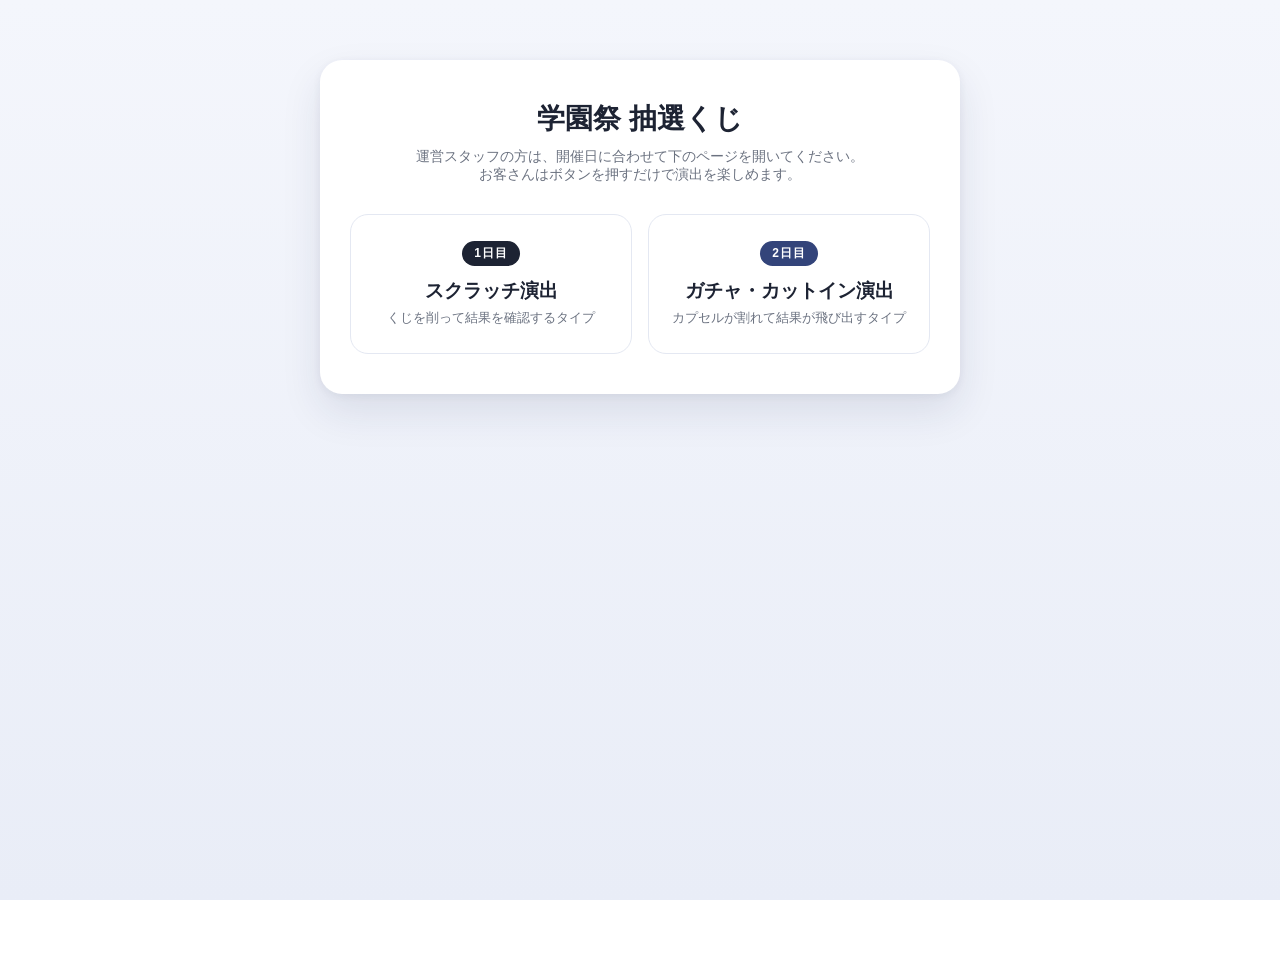
==== commit 529cc19a: "2日目のガチャ演出追加" ====
--- a/index.html
+++ b/index.html
@@ -2,1122 +2,28 @@
 <html lang="ja">
 <head>
 <meta charset="UTF-8">
-<meta name="viewport" content="width=device-width, initial-scale=1.0, maximum-scale=1.0, user-scalable=no">
-<title>抽選くじ</title>
-<style>
-  :root{
-    --paper:#FFFDF7;
-    --ink:#1D2333;
-    --ink-soft:#6B7280;
-    --red:#FF6A4D;
-    --red-deep:#E5472B;
-    --gold:#E7A93B;
-    --gold-deep:#C98A1E;
-    --indigo:#33447A;
-    --indigo-deep:#242F58;
-    --teal:#12896F;
-    --teal-deep:#0C6B57;
-    --rose:#D14A78;
-    --rose-deep:#B23561;
-    --line:#E4E8F2;
-    --shadow: 0 18px 40px rgba(31,41,74,.10), 0 2px 8px rgba(31,41,74,.06);
-  }
-  *{box-sizing:border-box}
-  html,body{height:100%}
-  body{
-    margin:0;
-    min-height:100svh;
-    background:linear-gradient(180deg,#F4F6FC,#E9EDF7);
-    background-attachment:fixed;
-    color:var(--ink);
-    font-family: "Yu Gothic UI","Hiragino Kaku Gothic ProN","Meiryo",-apple-system,BlinkMacSystemFont,sans-serif;
-    padding:0 16px 60px;
-    overflow-x:hidden;
-  }
-  .stage{ position:relative; z-index:1; max-width:1080px; margin:0 auto; }
-  html:fullscreen body{
-    min-height:100%; display:flex; align-items:center; justify-content:center; padding:24px;
-  }
-  html:fullscreen .stage{ width:min(1080px,100%); }
-
-  /* ===== 上部バー ===== */
-  .topbar{
-    background:#fff; border-radius:20px; box-shadow:var(--shadow);
-    padding:16px 22px; margin:20px auto 24px;
-    display:flex; align-items:center; justify-content:space-between; gap:16px; flex-wrap:wrap;
-  }
-  .topbar-left{ display:flex; align-items:center; gap:14px; }
-  .brand-icon{
-    width:46px; height:46px; border-radius:13px; background:var(--ink);
-    display:flex; align-items:flex-end; justify-content:center; gap:4px; padding:9px 8px; flex-shrink:0;
-  }
-  .brand-icon i{ display:block; width:5px; border-radius:2px; background:linear-gradient(180deg,var(--gold),var(--red)); }
-  .brand-icon i:nth-child(1){ height:38%; }
-  .brand-icon i:nth-child(2){ height:72%; }
-  .brand-icon i:nth-child(3){ height:100%; }
-  h1#eventTitle{ margin:0; font-size:clamp(18px,2.4vw,23px); font-weight:800; color:var(--ink); letter-spacing:.01em; }
-
-  .topbar-center{ display:flex; align-items:center; gap:12px; flex-wrap:wrap; }
-  .day-badge{ background:var(--ink); color:#fff; padding:7px 16px; border-radius:999px; font-weight:800; font-size:13px; letter-spacing:.03em; }
-  .stats-line{ color:var(--ink-soft); font-size:13.5px; font-weight:600; }
-  .stats-line strong{ color:var(--ink); font-weight:800; }
-
-  .topbar-right{ display:flex; align-items:center; gap:10px; }
-  .icon-btn{ width:40px; height:40px; border-radius:12px; border:1.5px solid var(--line); background:#fff; display:flex; align-items:center; justify-content:center; font-size:16px; padding:0; }
-  .btn-outline{ border:1.5px solid var(--line); background:#fff; color:var(--ink); border-radius:12px; padding:10px 16px; font-size:13.5px; font-weight:700; }
-
-  main{ display:grid; grid-template-columns: 1.35fr .85fr; gap:22px; align-items:start; }
-  @media (max-width:860px){ main{grid-template-columns:1fr} }
-
-  .card{
-    background:#fff; border-radius:22px; padding:30px 26px; color:var(--ink);
-    box-shadow:var(--shadow);
-  }
-
-  /* ===== 抽選エリア（スクラッチカード） ===== */
-  .draw-card{ text-align:center; position:relative; }
-  .scratch-wrap{ position:relative; max-width:420px; margin:4px auto 6px; border-radius:22px; }
-  .scratch-wrap.has-card::before, .scratch-wrap.has-card::after{
-    content:""; position:absolute; inset:-10px; border-radius:26px; z-index:0;
-  }
-  .scratch-wrap.has-card::before{ background:linear-gradient(135deg, rgba(255,150,120,.35), rgba(120,150,255,.28)); transform:rotate(-5deg); }
-  .scratch-wrap.has-card::after{ background:linear-gradient(135deg, rgba(120,210,180,.32), rgba(255,205,110,.3)); transform:rotate(4deg); }
-  .scratch-wrap.suspense{ animation: suspenseShake .42s ease-in-out infinite; }
-  @keyframes suspenseShake{
-    0%,100%{ transform:translate(0,0) rotate(0deg); }
-    25%{ transform:translate(-3px,1px) rotate(-0.7deg); }
-    50%{ transform:translate(3px,-1px) rotate(0.7deg); }
-    75%{ transform:translate(-2px,2px) rotate(-0.5deg); }
-  }
-  .scratch-wrap.suspense .result-area{ box-shadow:0 0 0 3px rgba(255,90,60,.55), 0 14px 30px rgba(31,41,74,.12); }
-  .scratch-wrap.pop{ animation:popReveal .42s cubic-bezier(.2,.9,.3,1.4); }
-  @keyframes popReveal{ 0%{ transform:scale(.94); } 55%{ transform:scale(1.05); } 100%{ transform:scale(1); } }
-
-  .result-area{
-    position:relative; z-index:1; min-height:220px; display:flex; flex-direction:column;
-    align-items:center; justify-content:center; gap:8px; padding:22px; border-radius:22px;
-    background:#fff; box-shadow:0 14px 30px rgba(31,41,74,.12);
-  }
-  .scratch-canvas{
-    position:absolute; inset:0; width:100%; height:100%; border-radius:22px; z-index:2;
-    pointer-events:none; box-shadow:0 14px 30px rgba(31,41,74,.16);
-  }
-  .scratch-canvas.fading{ transition:opacity .45s ease; opacity:0; }
-  .scratch-hint{
-    position:absolute; top:0; left:0; font-size:34px; pointer-events:none; z-index:6;
-    filter:drop-shadow(0 4px 6px rgba(0,0,0,.28));
-    transform:translate(-50%,-55%) rotate(-10deg);
-    transition: left .09s linear, top .09s linear, transform .12s ease;
-  }
-  .scratch-hint.hide{ display:none; }
-  .scratch-hint.flip{ transform:translate(-50%,-55%) rotate(10deg); }
-  .scratch-note{ margin:12px 0 0; font-size:13px; color:var(--ink-soft); font-weight:600; }
-  .draw-caption{ margin-top:16px; font-size:12.5px; color:var(--ink-soft); }
-
-  .confetti-dot{ position:absolute; width:7px; height:7px; border-radius:50%; opacity:0; transition:opacity .3s ease; z-index:3; pointer-events:none; }
-  .scratch-wrap.has-card .confetti-dot{ opacity:1; }
-  .cd1{ top:5%; left:9%; background:var(--gold); }
-  .cd2{ top:13%; left:89%; width:6px; height:6px; background:var(--red); }
-  .cd3{ top:47%; left:1%; width:6px; height:6px; background:var(--teal); }
-  .cd4{ top:84%; left:93%; background:var(--indigo); }
-  .cd5{ top:91%; left:13%; width:8px; height:8px; background:var(--rose); }
-  .cd6{ top:3%; left:53%; width:5px; height:5px; background:var(--gold-deep); }
-
-  .result-placeholder{ color:var(--ink-soft); font-size:15.5px; font-weight:700; }
-  .result-tag{ font-size:15px; font-weight:800; letter-spacing:.02em; }
-  .result-name{ font-size:clamp(22px,4vw,32px); font-weight:900; color:var(--ink); }
-  .result-congrats{ font-size:13.5px; color:var(--ink-soft); font-weight:700; margin-top:2px; }
-  .sold-out{ color:var(--red-deep); font-weight:800; font-size:16px; line-height:1.7; }
-
-  .tier-A{ background:linear-gradient(135deg,#F0B85A,var(--gold-deep)); }
-  .tier-B{ background:linear-gradient(135deg,#5064A8,var(--indigo)); }
-  .tier-C{ background:linear-gradient(135deg,#28B592,var(--teal)); }
-  .tier-D{ background:linear-gradient(135deg,#E36E9A,var(--rose)); }
-  .tier-default{ background:linear-gradient(135deg,#9aa0ae,#6c7280); }
-
-  .actions{ display:flex; flex-wrap:wrap; gap:12px; justify-content:center; margin-top:22px; align-items:center; }
-  button{
-    appearance:none; border:1.5px solid var(--line); border-radius:14px; padding:13px 22px;
-    font-size:15px; font-weight:700; cursor:pointer; background:#fff; color:var(--ink);
-    box-shadow:0 1px 2px rgba(31,41,74,.06); transition:transform .08s ease, box-shadow .15s ease, opacity .2s;
-    font-family:inherit;
-  }
-  button:active{ transform:translateY(1px); }
-  button:disabled{ opacity:.45; cursor:not-allowed; }
-  .btn-primary{
-    background:linear-gradient(135deg,var(--red),var(--red-deep)); color:#fff; border:none;
-    font-size:16px; padding:15px 30px; display:inline-flex; align-items:center; gap:10px;
-    box-shadow:0 10px 24px rgba(255,90,60,.32);
-    animation: invitePulse 2.6s ease-in-out infinite;
-  }
-  .btn-primary::after{
-    content:"→"; font-size:14px; background:rgba(255,255,255,.28); color:#fff;
-    width:24px; height:24px; border-radius:50%; display:flex; align-items:center; justify-content:center;
-  }
-  .btn-primary:disabled{ animation:none; }
-  @keyframes invitePulse{
-    0%,100%{ box-shadow:0 10px 24px rgba(255,90,60,.28); }
-    50%{ box-shadow:0 14px 32px rgba(255,90,60,.5); }
-  }
-  .btn-ghost{ background:#fff; border:1.5px solid var(--line); color:var(--ink); }
-  .btn-small{ padding:9px 15px; font-size:13px; }
-
-  /* ===== 在庫パネル ===== */
-  .stock-kicker{ font-size:11px; font-weight:800; letter-spacing:.12em; color:var(--indigo); margin-bottom:6px; }
-  .stock-title{ font-weight:900; margin:0 0 20px; font-size:19px; display:flex; justify-content:space-between; align-items:baseline; color:var(--ink); }
-  .stock-title span.remain{ font-size:13px; color:var(--ink-soft); font-weight:700; }
-  .stock-title span.remain strong{ color:var(--ink); font-size:18px; }
-  .stock-list{ display:flex; flex-direction:column; gap:16px; }
-  .stock-item{
-    transition:opacity .5s ease, transform .5s ease, max-height .5s ease;
-  }
-  .stock-item.leaving{ opacity:0; transform:scale(.94); max-height:0; overflow:hidden; margin:0; }
-  .stock-top{ display:flex; align-items:center; gap:12px; }
-  .stock-item .chip{ width:42px; height:42px; border-radius:13px; display:flex; align-items:center; justify-content:center; color:#fff; font-weight:800; font-size:13px; flex-shrink:0; }
-  .stock-item .info{ flex:1; min-width:0; }
-  .stock-item .name{ font-size:13.5px; font-weight:700; color:var(--ink); overflow:hidden; text-overflow:ellipsis; white-space:nowrap; }
-  .stock-item .count{ font-weight:900; font-size:20px; color:var(--ink); }
-  .stock-bar{ height:6px; background:var(--line); border-radius:999px; overflow:hidden; margin-top:10px; margin-left:54px; }
-  .stock-bar-fill{ height:100%; border-radius:999px; transition:width .5s ease; }
-  .empty-stock{ color:var(--ink-soft); font-size:14px; text-align:center; padding:16px; font-weight:700; }
-
-  /* ===== 演出オーバーレイ ===== */
-  .overlay{ position:fixed; inset:0; z-index:9998; display:none; place-items:center; pointer-events:none; }
-  .overlay.show{ display:grid; animation:overlayFade 2.2s ease forwards; }
-  @keyframes overlayFade{ 0%{opacity:1} 65%{opacity:1} 100%{opacity:0} }
-  .burst{ position:relative; width:min(78vmin,560px); height:min(78vmin,560px); }
-  .ring,.ring2{ position:absolute; inset:0; border-radius:50%; border:7px solid rgba(255,201,74,.95); box-shadow:0 0 50px rgba(255,150,60,.55), inset 0 0 26px rgba(255,255,255,.7); animation:ringScale 1.2s ease-out forwards; }
-  .ring2{ inset:6%; border-width:5px; animation:ringScale 1.2s .08s ease-out forwards; opacity:.85; }
-  @keyframes ringScale{ 0%{transform:scale(.2);opacity:0} 40%{opacity:1} 100%{transform:scale(1.18);opacity:0} }
-  .rays{ position:absolute; inset:-25%; border-radius:50%; background:conic-gradient(from 0deg, rgba(255,190,90,0) 0deg, rgba(255,190,90,.8) 20deg, rgba(255,190,90,0) 40deg); filter:blur(6px) saturate(140%); animation:spinRay 1.6s linear infinite; mix-blend-mode:multiply; }
-  @keyframes spinRay{ to{ transform:rotate(1turn); } }
-  .confetti{ pointer-events:none; position:fixed; inset:0; overflow:hidden; z-index:9999; }
-
-  /* ===== モーダル共通 ===== */
-  .modal-backdrop{ position:fixed; inset:0; background:rgba(20,24,40,.55); z-index:9990; display:none; align-items:center; justify-content:center; padding:20px; }
-  .modal-backdrop.show{ display:flex; }
-  .confirm-backdrop{ z-index:10000; }
-  .modal{
-    background:var(--paper); border:1.5px solid var(--line); border-radius:18px; max-width:560px; width:100%;
-    max-height:88vh; overflow-y:auto; padding:24px; color:var(--ink);
-    box-shadow:0 24px 60px rgba(20,24,40,.35);
-  }
-  .modal h2{ margin:0 0 6px; font-size:20px; }
-  .modal p.desc{ color:var(--ink-soft); font-size:13.5px; margin:0 0 16px; }
-  .modal label{ display:block; font-size:12.5px; font-weight:800; color:var(--ink-soft); margin:14px 0 4px; }
-  .modal input[type=text], .modal input[type=number], .modal input[type=password]{
-    width:100%; padding:9px 10px; border:1.5px solid var(--line); border-radius:8px; font-size:14px; font-family:inherit; background:#fff;
-  }
-  .modal-actions{ display:flex; gap:10px; flex-wrap:wrap; margin-top:18px; }
-  .tier-row{ display:grid; grid-template-columns:56px minmax(150px,1fr) 76px 76px 72px; gap:8px; align-items:center; margin-top:8px; }
-  .tier-row input{ padding:7px 8px; font-size:13px; min-width:0; width:100%; }
-  .tier-row .t-total, .tier-row .current-stock{ width:76px; min-height:36px; text-align:center; font-weight:800; }
-  .tier-row .del{ width:72px; height:36px; padding:0 8px; background:#fff; border:1.5px solid rgba(229,71,43,.4); border-radius:8px; cursor:pointer; color:var(--red-deep); font-size:12px; font-weight:800; line-height:1; }
-  .tier-row .del:hover{ border-color:var(--red-deep); background:#FFF4F1; }
-  .tier-head{ display:grid; grid-template-columns:56px minmax(150px,1fr) 76px 76px 72px; gap:8px; align-items:center; margin-top:14px; color:var(--ink-soft); font-size:11px; font-weight:800; }
-  .tier-head span:nth-child(n+3){ text-align:center; }
-  .stock-warning{ margin:10px 0 0; padding:9px 10px; border-radius:8px; background:#FFF5E5; color:#8A5A12; font-size:12px; line-height:1.6; }
-  .password-warning{ margin:8px 0 10px; padding:9px 10px; border-radius:8px; background:#FFF0ED; color:#9C3021; font-size:12px; line-height:1.6; }
-  @media (max-width:560px){
-    .tier-head{ display:none; }
-    .tier-row{ grid-template-columns:46px minmax(0,1fr) 64px 64px 72px; }
-    .tier-row .current-stock{ width:64px; }
-    .tier-row .del{ grid-column:5; grid-row:1; }
-  }
-  .hint{ font-size:12px; color:var(--ink-soft); margin-top:4px; }
-  .section-div{ border-top:1.5px dashed var(--line); margin:20px 0; }
-  .close-x{ float:right; background:none; border:none; font-size:20px; cursor:pointer; color:var(--ink-soft); box-shadow:none; padding:0 4px; }
-  .msg{ font-size:13px; padding:8px 10px; border-radius:8px; margin-top:10px; }
-  .msg.ok{ background:rgba(18,137,111,.14); color:#0a6b5d; }
-  .msg.err{ background:rgba(229,71,43,.14); color:#9c231a; }
-
-  .gear-btn{
-    position:fixed; right:16px; bottom:16px; z-index:50; width:48px; height:48px; border-radius:50%;
-    background:#fff; border:1.5px solid var(--line); box-shadow:var(--shadow); font-size:19px; padding:0;
-    display:flex; align-items:center; justify-content:center;
-  }
-
-  @media (prefers-reduced-motion: reduce){
-    * { animation-duration:.001ms !important; animation-iteration-count:1 !important; transition-duration:.001ms !important; }
-  }
-</style>
+<meta name="viewport" content="width=device-width, initial-scale=1.0">
+<title>抽選くじ - 案内</title>
+<link rel="stylesheet" href="style.css">
 </head>
 <body>
-
-<div class="stage">
-  <div class="topbar">
-    <div class="topbar-left">
-      <div class="brand-icon" aria-hidden="true"><i></i><i></i><i></i></div>
-      <h1 id="eventTitle">学園祭 抽選会</h1>
-    </div>
-    <div class="topbar-center">
-      <span class="day-badge" id="dayBadge">1日目</span>
-      <span class="stats-line" id="totalLine"></span>
-    </div>
-    <div class="topbar-right">
-      <button class="icon-btn" id="muteBtn" title="音のオン/オフ">🔊</button>
-      <button class="btn-outline" id="fullscreenBtn">全画面表示</button>
+  <div class="landing-stage">
+    <div class="landing-card">
+      <h1>学園祭 抽選くじ</h1>
+      <p class="lead">運営スタッフの方は、開催日に合わせて下のページを開いてください。<br>お客さんはボタンを押すだけで演出を楽しめます。</p>
+      <div class="landing-choices">
+        <a class="landing-choice day1" href="day1.html">
+          <span class="day-num">1日目</span>
+          <div class="kind">スクラッチ演出</div>
+          <div class="desc">くじを削って結果を確認するタイプ</div>
+        </a>
+        <a class="landing-choice day2" href="day2.html">
+          <span class="day-num">2日目</span>
+          <div class="kind">ガチャ・カットイン演出</div>
+          <div class="desc">カプセルが割れて結果が飛び出すタイプ</div>
+        </a>
+      </div>
     </div>
   </div>
-
-  <main>
-    <section class="card draw-card">
-      <div class="scratch-wrap" id="scratchWrap">
-        <div class="result-area" id="resultArea">
-          <div class="result-placeholder" id="resultPlaceholder">ボタンを押してカードを引こう！</div>
-        </div>
-        <canvas class="scratch-canvas" id="scratchCanvas" style="display:none;"></canvas>
-        <div class="scratch-hint hide" id="scratchHint">👆</div>
-        <span class="confetti-dot cd1"></span>
-        <span class="confetti-dot cd2"></span>
-        <span class="confetti-dot cd3"></span>
-        <span class="confetti-dot cd4"></span>
-        <span class="confetti-dot cd5"></span>
-        <span class="confetti-dot cd6"></span>
-      </div>
-      <p class="scratch-note" id="scratchNote">くじを引くと、自動でスクラッチが削れて結果が現れます</p>
-
-      <div class="actions">
-        <button class="btn-primary" id="drawBtn">抽選スタート</button>
-      </div>
-      <p class="draw-caption">抽選は一度につき1本です　・　結果を確認してから次の抽選へお進みください</p>
-    </section>
-
-    <section class="card">
-      <div class="stock-kicker">PRIZE LINEUP</div>
-      <div class="stock-title"><span>景品の残り</span><span class="remain" id="remainLine">残り 0 本</span></div>
-      <div class="stock-list" id="stockList"></div>
-    </section>
-  </main>
-</div>
-
-<button class="gear-btn" id="gearBtn" title="運営用設定">⚙</button>
-
-<!-- 1位(トップ賞)演出 -->
-<div class="overlay" id="grandOverlay" aria-hidden="true">
-  <div class="burst"><div class="ring"></div><div class="ring2"></div><div class="rays"></div></div>
-</div>
-<div class="confetti" id="confetti" aria-hidden="true"></div>
-
-<!-- パスワードモーダル -->
-<div class="modal-backdrop" id="pwBackdrop">
-  <div class="modal" style="max-width:380px;">
-    <button class="close-x" id="pwClose">×</button>
-    <h2>運営用ログイン</h2>
-    <p class="desc">賞品の設定変更などを行うにはパスワードが必要です。</p>
-    <label>パスワード</label>
-    <input type="password" id="pwInput">
-    <div class="modal-actions">
-      <button class="btn-primary" id="pwSubmit">ログイン</button>
-    </div>
-    <div id="pwMsg"></div>
-  </div>
-</div>
-
-<!-- 管理画面モーダル -->
-<div class="modal-backdrop" id="adminBackdrop">
-  <div class="modal">
-    <button class="close-x" id="adminClose">×</button>
-    <h2>運営用設定</h2>
-    <p class="desc">賞品の内容や当選数を編集できます。編集後は保存してください。</p>
-
-    <label>イベントタイトル</label>
-    <input type="text" id="cfgTitle">
-
-    <label style="margin-top:18px;">賞品ラインナップ</label>
-    <div class="tier-head" aria-hidden="true"><span>賞</span><span>景品名</span><span>総数</span><span>現在庫</span><span></span></div>
-    <div id="tierRows"></div>
-    <button class="btn-ghost btn-small" id="addTierBtn" style="margin-top:8px;">＋ 賞を追加</button>
-    <p class="stock-warning">注意：総数を変更して保存しても現在庫は変わりません。現在庫は0から総数まで入力でき、変更はすぐに反映されます。賞を削除すると、未抽選分も一覧から削除されます。</p>
-
-    <div class="modal-actions">
-      <button class="btn-primary" id="saveConfigBtn">設定を保存</button>
-    </div>
-    <div id="configMsg"></div>
-
-    <div class="section-div"></div>
-
-    <label>運営パスワードの変更</label>
-    <input type="password" id="newPassword" placeholder="新しいパスワード" autocomplete="new-password">
-    <p class="password-warning">注意：パスワードを変更すると、次回から新しいパスワードが必要です。変更内容を確認してから実行してください。</p>
-    <div class="modal-actions">
-      <button class="btn-ghost btn-small" id="changePwBtn">パスワードを変更</button>
-    </div>
-    <div id="passwordMsg"></div>
-
-    <div class="section-div"></div>
-    <button class="btn-ghost btn-small" id="wipeBtn" style="border-color:var(--red-deep); color:var(--red-deep);">全データを初期化する</button>
-  </div>
-</div>
-
-<!-- 確認モーダル -->
-<div class="modal-backdrop confirm-backdrop" id="confirmBackdrop">
-  <div class="modal" style="max-width:420px;">
-    <h2>操作の確認</h2>
-    <p class="desc" id="confirmMessage"></p>
-    <div class="modal-actions">
-      <button class="btn-primary" id="confirmOkBtn">実行する</button>
-      <button class="btn-ghost" id="confirmCancelBtn">キャンセル</button>
-    </div>
-  </div>
-</div>
-<script>
-
-(function(){
-  "use strict";
-
-  /* ===================== データ層 ===================== */
-  var CONFIG_KEY = "kujiConfig_v1";
-  var STATE_KEY  = "kujiState_v1";
-  var MUTE_KEY   = "kujiMuted_v1";
-
-  var TIER_COLORS = { A:"tier-A", B:"tier-B", C:"tier-C", D:"tier-D" };
-  var TIER_HEX = { A:"#DA9A2E", B:"#33447A", C:"#12896F", D:"#D14A78" };
-  function tierHex(id){ return TIER_HEX[id] || "#6b7280"; }
-
-  function defaultConfig(){
-    return {
-      eventTitle: "抽選くじ",
-      adminPassword: "kuji2026",
-      prizes: [
-        { id:"A", label:"A賞", name:"クオカード 500円分", total:5 },
-        { id:"B", label:"B賞", name:"ふぃなんしゅ＆マドレーヌ 1つ", total:45 },
-        { id:"C", label:"C賞", name:"好きな駄菓子 1つ", total:50 },
-        { id:"D", label:"D賞", name:"うまい棒 1本", total:150 }
-      ]
-    };
-  }
-
-  function shuffle(arr){
-    for (var i = arr.length - 1; i > 0; i--){
-      var j = Math.floor(Math.random() * (i + 1));
-      var t = arr[i]; arr[i] = arr[j]; arr[j] = t;
-    }
-    return arr;
-  }
-
-  function buildPool(config){
-    var pool = [];
-    config.prizes.forEach(function(p){
-      for (var i = 0; i < p.total; i++) pool.push(p.id);
-    });
-    return shuffle(pool);
-  }
-
-  function getConfig(){
-    try{
-      var raw = localStorage.getItem(CONFIG_KEY);
-      if (!raw) { var c = defaultConfig(); setConfig(c); return c; }
-      var parsed = JSON.parse(raw);
-      if (!parsed || !Array.isArray(parsed.prizes)) throw new Error("bad config");
-      return parsed;
-    }catch(e){
-      var c2 = defaultConfig(); setConfig(c2); return c2;
-    }
-  }
-  function setConfig(cfg){ localStorage.setItem(CONFIG_KEY, JSON.stringify(cfg)); }
-
-  function initState(config){
-    return { day: 1, pool: buildPool(config), drawnLog: [] };
-  }
-  function getState(){
-    try{
-      var raw = localStorage.getItem(STATE_KEY);
-      if (!raw){ var s = initState(getConfig()); setState(s); return s; }
-      var parsed = JSON.parse(raw);
-      if (!parsed || !Array.isArray(parsed.pool)) throw new Error("bad state");
-      if (Object.prototype.hasOwnProperty.call(parsed, "history")){
-        delete parsed.history;
-        setState(parsed);
-      }
-      return parsed;
-    }catch(e){
-      var s2 = initState(getConfig()); setState(s2); return s2;
-    }
-  }
-  function setState(st){ localStorage.setItem(STATE_KEY, JSON.stringify(st)); }
-
-  function remainingCounts(state, config){
-    var counts = {};
-    config.prizes.forEach(function(p){ counts[p.id] = 0; });
-    state.pool.forEach(function(id){ if (counts[id] !== undefined) counts[id]++; else counts[id] = 1; });
-    return counts;
-  }
-
-  function prizeById(config, id){
-    for (var i=0;i<config.prizes.length;i++){ if (config.prizes[i].id === id) return config.prizes[i]; }
-    return null;
-  }
-
-  /* ===================== サウンド ===================== */
-  var isMuted = localStorage.getItem(MUTE_KEY) === "1";
-  var audioCtx = null;
-  function ctx(){
-    if (!audioCtx){
-      try{ audioCtx = new (window.AudioContext || window.webkitAudioContext)(); }catch(e){ audioCtx = null; }
-    }
-    return audioCtx;
-  }
-  function beep(freq, start, dur, gainVal){
-    if (isMuted) return;
-    var c = ctx(); if (!c) return;
-    var osc = c.createOscillator();
-    var gain = c.createGain();
-    osc.type = "sine";
-    osc.frequency.value = freq;
-    gain.gain.value = 0;
-    osc.connect(gain); gain.connect(c.destination);
-    var t0 = c.currentTime + start;
-    gain.gain.setValueAtTime(0, t0);
-    gain.gain.linearRampToValueAtTime(gainVal || 0.18, t0 + 0.02);
-    gain.gain.exponentialRampToValueAtTime(0.001, t0 + dur);
-    osc.start(t0);
-    osc.stop(t0 + dur + 0.02);
-  }
-  function playNormalChime(){ beep(720,0,.18); beep(960,.12,.22); }
-  function playHeartbeat(){ beep(95,0,.16,.4); beep(100,.22,.18,.36); }
-  function playRevealSting(){ beep(700,0,.08,.16); beep(1040,.07,.1,.18); beep(1400,.15,.16,.2); }
-  function playGrandChime(){
-    [660,880,990,1320].forEach(function(f,i){ beep(f, i*0.13, .35, 0.2); });
-  }
-
-  /* ===================== 紙吹雪・演出 ===================== */
-  function confettiBurst(n, power){
-    var root = document.getElementById("confetti");
-    root.innerHTML = "";
-    var colors = ["#D9A441","#C64B3C","#2F8F82","#33436B","#BE5178","#F4CD7A"];
-    for (var i=0;i<n;i++){
-      var piece = document.createElement("i");
-      piece.style.position = "absolute";
-      piece.style.top = "-10px";
-      piece.style.left = (Math.random()*100) + "vw";
-      piece.style.width = (6 + Math.random()*6*power) + "px";
-      piece.style.height = (10 + Math.random()*10*power) + "px";
-      piece.style.opacity = "0.9";
-      piece.style.background = colors[Math.floor(Math.random()*colors.length)];
-      var rot = Math.random()*360;
-      var delay = Math.random()*240;
-      var dur = 1500 + Math.random()*1300*(1+0.4*power);
-      var drift = (Math.random()-0.5) * (120 + 120*power);
-      piece.animate(
-        [ { transform:"translate(0,-10px) rotate("+rot+"deg)" },
-          { transform:"translate("+drift+"px, 110vh) rotate("+(rot+360)+"deg)" } ],
-        { duration:dur, delay:delay, iterations:1, easing:"linear", fill:"forwards" }
-      );
-      root.appendChild(piece);
-    }
-    setTimeout(function(){ root.innerHTML=""; }, 3600);
-  }
-  function celebrateGrand(){
-    var overlay = document.getElementById("grandOverlay");
-    overlay.classList.remove("show"); void overlay.offsetHeight; overlay.classList.add("show");
-    confettiBurst(220, 1.4);
-    document.body.animate([{filter:"brightness(1)"},{filter:"brightness(1.7)"},{filter:"brightness(1)"}], {duration:600, easing:"ease-out"});
-    playGrandChime();
-  }
-
-  /* ===================== 描画 ===================== */
-  var els = {};
-  ["eventTitle","dayBadge","totalLine","remainLine","stockList","resultArea",
-    "drawBtn","muteBtn","scratchWrap","scratchCanvas","scratchHint",
-   "gearBtn","fullscreenBtn"].forEach(function(id){
-    els[id] = document.getElementById(id);
-  });
-
-  function chipHtml(prize){
-    var cls = TIER_COLORS[prize.id] || "tier-default";
-    return '<span class="chip '+cls+'">'+escapeHtml(prize.label)+'</span>';
-  }
-  function escapeHtml(s){
-    return String(s).replace(/[&<>"']/g, function(c){
-      return {"&":"&amp;","<":"&lt;",">":"&gt;",'"':"&quot;","'":"&#39;"}[c];
-    });
-  }
-
-  function renderHeader(config, state){
-    els.eventTitle.textContent = config.eventTitle || "抽選くじ";
-    document.title = (config.eventTitle || "抽選くじ");
-    els.dayBadge.textContent = state.day + "日目";
-    var total = config.prizes.reduce(function(a,p){ return a + p.total; }, 0);
-    els.totalLine.innerHTML = "全" + total + "本　・　ただいまのこり <strong>" + state.pool.length + "</strong>本";
-  }
-
-  function renderStock(config, state){
-    var counts = remainingCounts(state, config);
-    var remaining = state.pool.length;
-    els.remainLine.innerHTML = "残り <strong>" + remaining + "</strong>本";
-    var list = els.stockList;
-    var visible = config.prizes.filter(function(p){ return counts[p.id] > 0; });
-    if (visible.length === 0){
-      list.innerHTML = '<div class="empty-stock">すべての景品が引かれました！</div>';
-      return;
-    }
-    list.innerHTML = visible.map(function(p){
-      var cls = TIER_COLORS[p.id] || "tier-default";
-      var pct = p.total > 0 ? Math.round((counts[p.id] / p.total) * 100) : 0;
-      return '<div class="stock-item" data-tier="'+p.id+'">' +
-             '<div class="stock-top">' +
-             '<span class="chip '+cls+'">'+escapeHtml(p.label)+'</span>' +
-             '<div class="info"><div class="name">'+escapeHtml(p.name)+'</div></div>' +
-             '<div class="count">'+counts[p.id]+'</div>' +
-             '</div>' +
-             '<div class="stock-bar"><div class="stock-bar-fill" style="width:'+pct+'%;background:'+tierHex(p.id)+';"></div></div>' +
-             '</div>';
-    }).join("");
-  }
-
-  function renderAll(){
-    var config = getConfig(); var state = getState();
-    renderHeader(config, state);
-    renderStock(config, state);
-    els.drawBtn.disabled = state.pool.length === 0 || scratchActive;
-    if (state.pool.length === 0 && !scratchActive){
-      els.scratchWrap.classList.remove("has-card");
-      els.resultArea.innerHTML = '<div class="sold-out">本日分は抽選済みです。<br>設定画面から在庫をリセットしてください。</div>';
-      hideScratchCanvas();
-    }
-  }
-
-  /* ===================== 抽選ロジック ===================== */
-  var isDrawing = false;
-
-  function drawOnce(){
-    if (isDrawing || scratchActive) return;
-    var config = getConfig();
-    var state = getState();
-    if (state.pool.length === 0){ renderAll(); return; }
-
-    isDrawing = true;
-    els.drawBtn.disabled = true;
-
-    var idx = Math.floor(Math.random() * state.pool.length);
-    var winId = state.pool[idx];
-    var prize = prizeById(config, winId) || { id:winId, label:winId, name:"" };
-
-    state.pool.splice(idx, 1);
-    state.drawnLog.push({ id: winId, ts: Date.now() });
-    setState(state);
-
-    renderResultContent(prize);
-    startScratchCard(prize);
-
-    isDrawing = false;
-  }
-
-  function renderResultContent(prize){
-    els.scratchWrap.classList.add("has-card");
-    els.resultArea.innerHTML =
-      '<div class="result-tag" style="color:'+tierHex(prize.id)+'">'+escapeHtml(prize.label)+'</div>' +
-      '<div class="result-name">'+escapeHtml(prize.name || "")+'</div>' +
-      '<div class="result-congrats">おめでとうございます！</div>';
-  }
-
-  function celebrate(prize){
-    els.resultArea.animate(
-      [{transform:"scale(.92)",opacity:.5},{transform:"scale(1.03)",opacity:1},{transform:"scale(1)"}],
-      {duration:420, easing:"cubic-bezier(.2,.8,.2,1)"}
-    );
-    if (prize.id === "A"){
-      celebrateGrand();
-    } else {
-      var power = prize.id === "B" ? 1.0 : (prize.id === "C" ? 0.75 : 0.55);
-      confettiBurst(Math.round(60*power+40), power);
-      playNormalChime();
-    }
-  }
-
-  /* ---------- スクラッチカード（自動演出） ---------- */
-  var scratchActive = false;
-  var scratchCtx = null;
-  var pendingPrize = null;
-  var lastTickTime = 0;
-  var scratchRunId = 0;
-  var scratchWatchdog = null;
-
-  function roundRectPath(c,x,y,w,h,r){
-    c.beginPath();
-    c.moveTo(x+r,y);
-    c.arcTo(x+w,y,x+w,y+h,r);
-    c.arcTo(x+w,y+h,x,y+h,r);
-    c.arcTo(x,y+h,x,y,r);
-    c.arcTo(x,y,x+w,y,r);
-    c.closePath();
-  }
-
-  function startScratchCard(prize){
-    pendingPrize = prize;
-    scratchActive = true;
-    els.drawBtn.disabled = true;
-    var rect = setupScratchCanvas();
-    scratchWatchdog = setTimeout(function(){
-      if (!scratchActive) return;
-      els.scratchWrap.classList.remove("suspense");
-      finishAutoScratch(rect);
-    }, 10000);
-    runAutoScratch(rect);
-  }
-
-  function setupScratchCanvas(){
-    var canvas = els.scratchCanvas;
-    canvas.classList.remove("fading");
-    canvas.style.display = "block";
-    canvas.style.opacity = "1";
-    var rect = els.scratchWrap.getBoundingClientRect();
-    var dpr = window.devicePixelRatio || 1;
-    var w = rect.width, h = rect.height;
-    canvas.width = Math.round(w * dpr);
-    canvas.height = Math.round(h * dpr);
-    canvas.style.width = w + "px";
-    canvas.style.height = h + "px";
-    var c = canvas.getContext("2d");
-    c.setTransform(dpr, 0, 0, dpr, 0, 0);
-    scratchCtx = c;
-
-    var grad = c.createLinearGradient(0, 0, w, h);
-    grad.addColorStop(0, "#e3e7ee");
-    grad.addColorStop(.35, "#fbfcff");
-    grad.addColorStop(.55, "#c7ccd6");
-    grad.addColorStop(1, "#eef0f5");
-    c.fillStyle = grad;
-    roundRectPath(c, 0, 0, w, h, 20);
-    c.fill();
-
-    c.save();
-    roundRectPath(c, 0, 0, w, h, 20);
-    c.clip();
-    c.globalAlpha = 0.12;
-    c.strokeStyle = "#5a6072";
-    c.lineWidth = 6;
-    for (var x = -h; x < w + h; x += 14){
-      c.beginPath();
-      c.moveTo(x, 0);
-      c.lineTo(x + h, h);
-      c.stroke();
-    }
-    c.restore();
-    c.globalAlpha = 1;
-
-    c.fillStyle = "rgba(55,55,70,.6)";
-    c.font = "700 16px sans-serif";
-    c.textAlign = "center";
-    c.textBaseline = "middle";
-    c.fillText("抽選中…", w / 2, h / 2 + 40);
-
-    c.globalCompositeOperation = "destination-out";
-    return { w: w, h: h };
-  }
-
-  function buildScratchPath(w, h){
-    var pad = 16;
-    var rowGap = 30;
-    var rows = Math.max(4, Math.round((h - pad * 2) / rowGap));
-    var rowH = (h - pad * 2) / (rows - 1 || 1);
-    var colStep = 11;
-    var path = [];
-    for (var r = 0; r < rows; r++){
-      var y = pad + r * rowH;
-      var leftToRight = (r % 2 === 0);
-      var steps = Math.max(2, Math.round((w - pad * 2) / colStep));
-      for (var s = 0; s <= steps; s++){
-        var t = s / steps;
-        var x = leftToRight ? (pad + t * (w - pad * 2)) : (w - pad - t * (w - pad * 2));
-        var jitter = Math.sin(r * 2.7 + s * 0.55) * 4;
-        path.push({ x: x, y: y + jitter });
-      }
-    }
-    return path;
-  }
-
-  function positionHint(pt){
-    els.scratchHint.style.left = pt.x + "px";
-    els.scratchHint.style.top = pt.y + "px";
-    els.scratchHint.classList.toggle("flip", Math.round(pt.x) % 22 < 11);
-  }
-
-  function buildTeaseSpots(w, h){
-    var pts = [];
-    var cx = w / 2, cy = h / 2;
-    for (var i = 0; i < 4; i++){
-      pts.push({ x: cx + (Math.random() - 0.5) * w * 0.34, y: cy + (Math.random() - 0.5) * h * 0.3 });
-    }
-    return pts;
-  }
-
-  function runAutoScratch(rect){
-    var myRun = ++scratchRunId;
-    var path = buildScratchPath(rect.w, rect.h);
-    var teaseSpots = buildTeaseSpots(rect.w, rect.h);
-    var mainStop = Math.floor(path.length * 0.8);
-    var idx = 0, teaseIdx = 0;
-
-    els.scratchHint.classList.remove("hide");
-    positionHint(teaseSpots[0]);
-
-    function isDead(){ return !scratchActive || myRun !== scratchRunId; }
-
-    function teaseStep(){
-      if (isDead()) return;
-      if (teaseIdx < teaseSpots.length){
-        var pt = teaseSpots[teaseIdx++];
-        scratchCtx.beginPath();
-        scratchCtx.arc(pt.x, pt.y, 19, 0, Math.PI * 2);
-        scratchCtx.fill();
-        positionHint(pt);
-        playScratchTick();
-        setTimeout(teaseStep, 260);
-      } else {
-        setTimeout(function(){ if (!isDead()) mainSweep(); }, 120);
-      }
-    }
-
-    function mainSweep(){ requestAnimationFrame(stepMain); }
-
-    function stepMain(){
-      if (isDead()) return;
-      var pointsPerFrame = 2;
-      for (var b = 0; b < pointsPerFrame && idx < mainStop; b++, idx++){
-        var pt = path[idx];
-        scratchCtx.beginPath();
-        scratchCtx.arc(pt.x, pt.y, 26, 0, Math.PI * 2);
-        scratchCtx.fill();
-        positionHint(pt);
-      }
-      var now = performance.now();
-      if (now - lastTickTime > 62){
-        lastTickTime = now;
-        playScratchTick();
-      }
-      if (idx < mainStop){
-        requestAnimationFrame(stepMain);
-      } else {
-        suspensePause();
-      }
-    }
-
-    function suspensePause(){
-      if (isDead()) return;
-      els.scratchHint.classList.add("hide");
-      els.scratchWrap.classList.add("suspense");
-      playHeartbeat();
-      setTimeout(function(){
-        if (isDead()) return;
-        playHeartbeat();
-      }, 420);
-      setTimeout(function(){
-        if (isDead()) return;
-        els.scratchWrap.classList.remove("suspense");
-        finalSweep(rect, path, idx);
-      }, 780);
-    }
-
-    teaseStep();
-  }
-
-  function finalSweep(rect, path, idx){
-    for (var i = idx; i < path.length; i++){
-      var pt = path[i];
-      scratchCtx.beginPath();
-      scratchCtx.arc(pt.x, pt.y, 30, 0, Math.PI * 2);
-      scratchCtx.fill();
-    }
-    finishAutoScratch(rect);
-  }
-
-  function finishAutoScratch(rect){
-    if (!scratchActive) return;
-    if (scratchWatchdog){
-      clearTimeout(scratchWatchdog);
-      scratchWatchdog = null;
-    }
-    if (scratchCtx){ scratchCtx.clearRect(0, 0, rect.w, rect.h); }
-    playRevealSting();
-    els.scratchWrap.classList.add("pop");
-    setTimeout(function(){ els.scratchWrap.classList.remove("pop"); }, 460);
-    revealScratchCard();
-  }
-
-  function playScratchTick(){
-    beep(260 + Math.random() * 260, 0, 0.045, 0.05);
-  }
-
-  function revealScratchCard(){
-    if (!scratchActive) return;
-    scratchActive = false;
-    scratchRunId++;
-    if (scratchWatchdog){
-      clearTimeout(scratchWatchdog);
-      scratchWatchdog = null;
-    }
-    els.scratchHint.classList.add("hide");
-
-    var canvas = els.scratchCanvas;
-    canvas.classList.add("fading");
-    setTimeout(function(){ canvas.style.display = "none"; }, 460);
-
-    celebrate(pendingPrize);
-
-    var state = getState();
-    var config = getConfig();
-    renderHeader(config, state);
-    renderStock(config, state);
-    els.drawBtn.disabled = state.pool.length === 0;
-  }
-
-  function hideScratchCanvas(){
-    scratchActive = false;
-    scratchRunId++;
-    if (scratchWatchdog){
-      clearTimeout(scratchWatchdog);
-      scratchWatchdog = null;
-    }
-    els.scratchHint.classList.add("hide");
-    els.scratchCanvas.classList.remove("fading");
-    els.scratchCanvas.style.display = "none";
-    els.scratchWrap.classList.remove("suspense", "pop");
-  }
-
-  function resetInventory(){
-    var state = getState();
-    state.day = state.day + 1;
-    state.pool = buildPool(config);
-    state.drawnLog = [];
-    setState(state);
-    hideScratchCanvas();
-    els.scratchWrap.classList.remove("has-card");
-    renderAll();
-    els.resultArea.innerHTML = '<div class="result-placeholder">在庫をリセットしました。抽選を開始できます。</div>';
-    confettiBurst(50, 0.6);
-  }
-
-  /* ===================== イベント：メイン画面 ===================== */
-  els.drawBtn.addEventListener("click", drawOnce);
-  els.muteBtn.addEventListener("click", function(){
-    isMuted = !isMuted;
-    localStorage.setItem(MUTE_KEY, isMuted ? "1" : "0");
-    els.muteBtn.textContent = isMuted ? "🔇" : "🔊";
-  });
-  els.muteBtn.textContent = isMuted ? "🔇" : "🔊";
-
-  function updateFullscreenButton(){
-    var isFullscreen = !!document.fullscreenElement;
-    els.fullscreenBtn.textContent = isFullscreen ? "全画面を終了" : "全画面表示";
-    els.fullscreenBtn.title = isFullscreen ? "全画面表示を終了" : "全画面で表示";
-  }
-
-  els.fullscreenBtn.addEventListener("click", function(){
-    if (!document.fullscreenElement){
-      document.documentElement.requestFullscreen && document.documentElement.requestFullscreen().catch(function(){});
-    } else {
-      document.exitFullscreen && document.exitFullscreen();
-    }
-  });
-  document.addEventListener("fullscreenchange", updateFullscreenButton);
-  updateFullscreenButton();
-
-  /* ===================== 管理画面 ===================== */
-  var pwBackdrop = document.getElementById("pwBackdrop");
-  var adminBackdrop = document.getElementById("adminBackdrop");
-  var confirmBackdrop = document.getElementById("confirmBackdrop");
-  var confirmAction = null;
-
-  function askConfirmation(message, action){
-    confirmAction = action;
-    document.getElementById("confirmMessage").textContent = message;
-    confirmBackdrop.classList.add("show");
-  }
-
-  function closeConfirmation(){
-    confirmAction = null;
-    confirmBackdrop.classList.remove("show");
-  }
-
-  document.getElementById("confirmOkBtn").addEventListener("click", function(){
-    var action = confirmAction;
-    closeConfirmation();
-    if (action) action();
-  });
-  document.getElementById("confirmCancelBtn").addEventListener("click", closeConfirmation);
-  confirmBackdrop.addEventListener("click", function(e){
-    if (e.target === confirmBackdrop) closeConfirmation();
-  });
-
-  document.getElementById("gearBtn").addEventListener("click", function(){
-    document.getElementById("pwInput").value = "";
-    document.getElementById("pwMsg").innerHTML = "";
-    pwBackdrop.classList.add("show");
-    document.getElementById("pwInput").focus();
-  });
-  document.getElementById("pwClose").addEventListener("click", function(){ pwBackdrop.classList.remove("show"); });
-  pwBackdrop.addEventListener("click", function(e){ if (e.target === pwBackdrop) pwBackdrop.classList.remove("show"); });
-
-  document.getElementById("pwSubmit").addEventListener("click", tryLogin);
-  document.getElementById("pwInput").addEventListener("keydown", function(e){ if (e.key === "Enter") tryLogin(); });
-
-  function tryLogin(){
-    var config = getConfig();
-    var val = document.getElementById("pwInput").value;
-    if (val === config.adminPassword){
-      pwBackdrop.classList.remove("show");
-      openAdmin();
-    } else {
-      document.getElementById("pwMsg").innerHTML = '<div class="msg err">パスワードが違います。</div>';
-    }
-  }
-
-  document.getElementById("adminClose").addEventListener("click", function(){ adminBackdrop.classList.remove("show"); });
-  adminBackdrop.addEventListener("click", function(e){ if (e.target === adminBackdrop) adminBackdrop.classList.remove("show"); });
-
-  function openAdmin(){
-    var config = getConfig();
-    document.getElementById("cfgTitle").value = config.eventTitle;
-    renderTierRows(config);
-    document.getElementById("configMsg").innerHTML = "";
-    document.getElementById("passwordMsg").innerHTML = "";
-    adminBackdrop.classList.add("show");
-  }
-
-  function renderTierRows(config){
-    var wrap = document.getElementById("tierRows");
-    var counts = remainingCounts(getState(), config);
-    wrap.innerHTML = config.prizes.map(function(p, i){
-      return '<div class="tier-row" data-idx="'+i+'" data-id="'+escapeHtml(p.id)+'">' +
-        '<input type="text" class="t-label" value="'+escapeHtml(p.label)+'" placeholder="A賞">' +
-        '<input type="text" class="t-name" value="'+escapeHtml(p.name)+'" placeholder="景品名">' +
-        '<input type="number" class="t-total" min="0" value="'+p.total+'">' +
-        '<input type="number" class="current-stock" min="0" max="'+p.total+'" value="'+(counts[p.id] || 0)+'" data-stock="'+escapeHtml(p.id)+'" aria-label="'+escapeHtml(p.label)+'の現在庫">' +
-        '<button type="button" class="del" data-del="'+i+'" aria-label="'+escapeHtml(p.label)+'を削除">削除</button>' +
-        '</div>';
-    }).join("");
-    wrap.querySelectorAll(".del").forEach(function(btn){
-      btn.addEventListener("click", function(){
-        var idx = parseInt(btn.getAttribute("data-del"), 10);
-        var config2 = readConfigFromForm(false);
-        var prize = config2.prizes[idx];
-        if (!prize) return;
-        askConfirmation("「" + prize.label + "：" + prize.name + "」を削除しますか？ 未抽選分の在庫も一覧から削除されます。", function(){
-          config2.prizes.splice(idx, 1);
-          renderTierRows(config2);
-        });
-      });
-    });
-    wrap.querySelectorAll("[data-stock]").forEach(function(input){
-      input.addEventListener("change", function(){
-        var row = input.closest(".tier-row");
-        var totalInput = row && row.querySelector(".t-total");
-        var liveTotal = totalInput ? Math.max(0, parseInt(totalInput.value, 10) || 0) : undefined;
-        setStockCount(input.getAttribute("data-stock"), input.value, liveTotal);
-      });
-    });
-    wrap.querySelectorAll(".t-total").forEach(function(input){
-      input.addEventListener("input", function(){
-        var row = input.closest(".tier-row");
-        if (!row) return;
-        var total = Math.max(0, parseInt(input.value, 10) || 0);
-        var stockInput = row.querySelector("[data-stock]");
-        if (!stockInput) return;
-        stockInput.max = total;
-        if (parseInt(stockInput.value, 10) > total){
-          stockInput.value = total;
-          setStockCount(stockInput.getAttribute("data-stock"), total, total);
-        }
-      });
-    });
-  }
-
-  document.getElementById("addTierBtn").addEventListener("click", function(){
-    var config = readConfigFromForm(false);
-    var nextId = String.fromCharCode(65 + config.prizes.length);
-    config.prizes.push({ id: nextId, label: nextId + "賞", name: "景品名", total: 1 });
-    renderTierRows(config);
-  });
-
-  function readConfigFromForm(keepId){
-    var base = getConfig();
-    var rows = document.querySelectorAll("#tierRows .tier-row");
-    var prizes = [];
-    rows.forEach(function(row, i){
-      var existing = base.prizes[i];
-      var id = row.getAttribute("data-id") || (existing ? existing.id : String.fromCharCode(65 + i));
-      prizes.push({
-        id: id,
-        label: row.querySelector(".t-label").value || id,
-        name: row.querySelector(".t-name").value || "",
-        total: Math.max(0, parseInt(row.querySelector(".t-total").value, 10) || 0)
-      });
-    });
-    return {
-      eventTitle: document.getElementById("cfgTitle").value || "抽選くじ",
-      adminPassword: base.adminPassword,
-      prizes: prizes
-    };
-  }
-
-  document.getElementById("saveConfigBtn").addEventListener("click", function(){
-    var config = readConfigFromForm(true);
-    setConfig(config);
-    var state = getState();
-    var validIds = {};
-    config.prizes.forEach(function(p){ validIds[p.id] = true; });
-    state.pool = state.pool.filter(function(id){ return validIds[id]; });
-    setState(state);
-    renderAll();
-    document.getElementById("configMsg").innerHTML = '<div class="msg ok">設定を保存しました。総数を変更しても現在庫は変わりません。</div>';
-  });
-
-  function setStockCount(id, requestedCount, maxCount){
-    var config = getConfig();
-    var prize = prizeById(config, id);
-    if (!prize) return;
-    var state = getState();
-    var currentCount = remainingCounts(state, config)[id] || 0;
-    var limit = maxCount === undefined ? prize.total : Math.max(0, maxCount);
-    var nextCount = Math.max(0, Math.min(limit, parseInt(requestedCount, 10) || 0));
-    while (currentCount < nextCount){
-      var insertAt = Math.floor(Math.random() * (state.pool.length + 1));
-      state.pool.splice(insertAt, 0, id);
-      currentCount++;
-    }
-    while (currentCount > nextCount){
-      var removeAt = state.pool.indexOf(id);
-      if (removeAt === -1) break;
-      state.pool.splice(removeAt, 1);
-      currentCount--;
-    }
-    setState(state);
-    document.querySelectorAll('[data-stock="'+id+'"]').forEach(function(el){
-      el.value = currentCount;
-    });
-    renderAll();
-  }
-
-  document.getElementById("changePwBtn").addEventListener("click", function(){
-    var val = document.getElementById("newPassword").value;
-    if (!val){
-      document.getElementById("passwordMsg").innerHTML = '<div class="msg err">新しいパスワードを入力してください。</div>';
-      return;
-    }
-    askConfirmation("注意：この操作を実行すると、次回から新しいパスワードが必要になります。パスワードを変更しますか？", function(){
-      var config = getConfig();
-      config.adminPassword = val;
-      setConfig(config);
-      document.getElementById("newPassword").value = "";
-      document.getElementById("passwordMsg").innerHTML = '<div class="msg ok">パスワードを変更しました。</div>';
-    });
-  });
-
-  document.getElementById("wipeBtn").addEventListener("click", function(){
-    askConfirmation("設定と在庫を初期状態に戻しますか？この操作は取り消せません。", function(){
-      localStorage.removeItem(CONFIG_KEY);
-      localStorage.removeItem(STATE_KEY);
-      adminBackdrop.classList.remove("show");
-      renderAll();
-    });
-  });
-
-  /* ===================== 初期化 ===================== */
-  renderAll();
-})();
-
-</script>
 </body>
 </html>
--- a/style.css
+++ b/style.css
@@ -0,0 +1,308 @@
+:root{
+    --paper:#FFFDF7;
+    --ink:#1D2333;
+    --ink-soft:#6B7280;
+    --red:#FF6A4D;
+    --red-deep:#E5472B;
+    --gold:#E7A93B;
+    --gold-deep:#C98A1E;
+    --indigo:#33447A;
+    --indigo-deep:#242F58;
+    --teal:#12896F;
+    --teal-deep:#0C6B57;
+    --rose:#D14A78;
+    --rose-deep:#B23561;
+    --line:#E4E8F2;
+    --shadow: 0 18px 40px rgba(31,41,74,.10), 0 2px 8px rgba(31,41,74,.06);
+  }
+  *{box-sizing:border-box}
+  html,body{height:100%}
+  body{
+    margin:0;
+    min-height:100svh;
+    background:linear-gradient(180deg,#F4F6FC,#E9EDF7);
+    background-attachment:fixed;
+    color:var(--ink);
+    font-family: "Yu Gothic UI","Hiragino Kaku Gothic ProN","Meiryo",-apple-system,BlinkMacSystemFont,sans-serif;
+    padding:0 16px 60px;
+    overflow-x:hidden;
+  }
+  .stage{ position:relative; z-index:1; max-width:1080px; margin:0 auto; }
+  html:fullscreen body{
+    min-height:100%; display:flex; align-items:center; justify-content:center; padding:24px;
+  }
+  html:fullscreen .stage{ width:min(1080px,100%); }
+
+  /* ===== 上部バー ===== */
+  .topbar{
+    background:#fff; border-radius:20px; box-shadow:var(--shadow);
+    padding:16px 22px; margin:20px auto 24px;
+    display:flex; align-items:center; justify-content:space-between; gap:16px; flex-wrap:wrap;
+  }
+  .topbar-left{ display:flex; align-items:center; gap:14px; }
+  .brand-icon{
+    width:46px; height:46px; border-radius:13px; background:var(--ink);
+    display:flex; align-items:flex-end; justify-content:center; gap:4px; padding:9px 8px; flex-shrink:0;
+  }
+  .brand-icon i{ display:block; width:5px; border-radius:2px; background:linear-gradient(180deg,var(--gold),var(--red)); }
+  .brand-icon i:nth-child(1){ height:38%; }
+  .brand-icon i:nth-child(2){ height:72%; }
+  .brand-icon i:nth-child(3){ height:100%; }
+  h1#eventTitle{ margin:0; font-size:clamp(18px,2.4vw,23px); font-weight:800; color:var(--ink); letter-spacing:.01em; }
+
+  .topbar-center{ display:flex; align-items:center; gap:12px; flex-wrap:wrap; }
+  .day-badge{ background:var(--ink); color:#fff; padding:7px 16px; border-radius:999px; font-weight:800; font-size:13px; letter-spacing:.03em; }
+  .stats-line{ color:var(--ink-soft); font-size:13.5px; font-weight:600; }
+  .stats-line strong{ color:var(--ink); font-weight:800; }
+
+  .topbar-right{ display:flex; align-items:center; gap:10px; }
+  .icon-btn{ width:40px; height:40px; border-radius:12px; border:1.5px solid var(--line); background:#fff; display:flex; align-items:center; justify-content:center; font-size:16px; padding:0; }
+  .btn-outline{ border:1.5px solid var(--line); background:#fff; color:var(--ink); border-radius:12px; padding:10px 16px; font-size:13.5px; font-weight:700; }
+
+  main{ display:grid; grid-template-columns: 1.35fr .85fr; gap:22px; align-items:start; }
+  @media (max-width:860px){ main{grid-template-columns:1fr} }
+
+  .card{
+    background:#fff; border-radius:22px; padding:30px 26px; color:var(--ink);
+    box-shadow:var(--shadow);
+  }
+
+  /* ===== 抽選エリア（スクラッチカード） ===== */
+  .draw-card{ text-align:center; position:relative; }
+  .scratch-wrap{ position:relative; max-width:420px; margin:4px auto 6px; border-radius:22px; }
+  .scratch-wrap.has-card::before, .scratch-wrap.has-card::after{
+    content:""; position:absolute; inset:-10px; border-radius:26px; z-index:0;
+  }
+  .scratch-wrap.has-card::before{ background:linear-gradient(135deg, rgba(255,150,120,.35), rgba(120,150,255,.28)); transform:rotate(-5deg); }
+  .scratch-wrap.has-card::after{ background:linear-gradient(135deg, rgba(120,210,180,.32), rgba(255,205,110,.3)); transform:rotate(4deg); }
+  .scratch-wrap.suspense{ animation: suspenseShake .42s ease-in-out infinite; }
+  @keyframes suspenseShake{
+    0%,100%{ transform:translate(0,0) rotate(0deg); }
+    25%{ transform:translate(-3px,1px) rotate(-0.7deg); }
+    50%{ transform:translate(3px,-1px) rotate(0.7deg); }
+    75%{ transform:translate(-2px,2px) rotate(-0.5deg); }
+  }
+  .scratch-wrap.suspense .result-area{ box-shadow:0 0 0 3px rgba(255,90,60,.55), 0 14px 30px rgba(31,41,74,.12); }
+  .scratch-wrap.pop{ animation:popReveal .42s cubic-bezier(.2,.9,.3,1.4); }
+  @keyframes popReveal{ 0%{ transform:scale(.94); } 55%{ transform:scale(1.05); } 100%{ transform:scale(1); } }
+
+  .result-area{
+    position:relative; z-index:1; min-height:220px; display:flex; flex-direction:column;
+    align-items:center; justify-content:center; gap:8px; padding:22px; border-radius:22px;
+    background:#fff; box-shadow:0 14px 30px rgba(31,41,74,.12);
+  }
+  .scratch-canvas{
+    position:absolute; inset:0; width:100%; height:100%; border-radius:22px; z-index:2;
+    pointer-events:none; box-shadow:0 14px 30px rgba(31,41,74,.16);
+  }
+  .scratch-canvas.fading{ transition:opacity .45s ease; opacity:0; }
+  .scratch-hint{
+    position:absolute; top:0; left:0; font-size:34px; pointer-events:none; z-index:6;
+    filter:drop-shadow(0 4px 6px rgba(0,0,0,.28));
+    transform:translate(-50%,-55%) rotate(-10deg);
+    transition: left .09s linear, top .09s linear, transform .12s ease;
+  }
+  .scratch-hint.hide{ display:none; }
+  .scratch-hint.flip{ transform:translate(-50%,-55%) rotate(10deg); }
+  .scratch-note{ margin:12px 0 0; font-size:13px; color:var(--ink-soft); font-weight:600; }
+  .draw-caption{ margin-top:16px; font-size:12.5px; color:var(--ink-soft); }
+
+  .confetti-dot{ position:absolute; width:7px; height:7px; border-radius:50%; opacity:0; transition:opacity .3s ease; z-index:3; pointer-events:none; }
+  .scratch-wrap.has-card .confetti-dot{ opacity:1; }
+  .cd1{ top:5%; left:9%; background:var(--gold); }
+  .cd2{ top:13%; left:89%; width:6px; height:6px; background:var(--red); }
+  .cd3{ top:47%; left:1%; width:6px; height:6px; background:var(--teal); }
+  .cd4{ top:84%; left:93%; background:var(--indigo); }
+  .cd5{ top:91%; left:13%; width:8px; height:8px; background:var(--rose); }
+  .cd6{ top:3%; left:53%; width:5px; height:5px; background:var(--gold-deep); }
+
+  /* ===== ガチャ・カットイン演出（2日目以降） ===== */
+  .scratch-wrap.impact{ animation: impactShake .32s ease-in-out; }
+  @keyframes impactShake{
+    0%{ transform:translate(0,0); } 20%{ transform:translate(-6px,3px); }
+    40%{ transform:translate(6px,-3px); } 60%{ transform:translate(-4px,2px); }
+    80%{ transform:translate(3px,-2px); } 100%{ transform:translate(0,0); }
+  }
+  .gacha-overlay{
+    position:absolute; inset:0; z-index:4; border-radius:22px; overflow:hidden; display:none;
+  }
+  .gacha-overlay.fading{ transition:opacity .4s ease; opacity:0; }
+  .gacha-bg{ position:absolute; inset:0; background:radial-gradient(circle at 50% 42%, #313a6e, #12162c 72%); }
+  .capsule{ position:absolute; top:50%; left:50%; width:84px; height:84px; margin:-42px 0 0 -42px; z-index:2; }
+  .capsule-top, .capsule-bottom{ position:absolute; left:0; width:100%; height:50%; }
+  .capsule-top{ top:0; border-radius:84px 84px 0 0; background:linear-gradient(180deg,#ff8a65,#ff5a3c); box-shadow:inset 0 -6px 10px rgba(0,0,0,.18); }
+  .capsule-bottom{ bottom:0; border-radius:0 0 84px 84px; background:linear-gradient(180deg,#fdfdfd,#dfe3ea); box-shadow:inset 0 6px 10px rgba(0,0,0,.1); }
+  .capsule.shake{ animation: capsuleShake .16s ease-in-out infinite; }
+  @keyframes capsuleShake{
+    0%,100%{ transform:translate(0,0) rotate(0deg); }
+    25%{ transform:translate(-5px,-2px) rotate(-7deg); }
+    50%{ transform:translate(5px,2px) rotate(7deg); }
+    75%{ transform:translate(-3px,3px) rotate(-4deg); }
+  }
+  .capsule.crack .capsule-top{ animation: crackTop .42s ease forwards; }
+  .capsule.crack .capsule-bottom{ animation: crackBottom .42s ease forwards; }
+  @keyframes crackTop{ to{ transform:translateY(-64px) rotate(-28deg); opacity:0; } }
+  @keyframes crackBottom{ to{ transform:translateY(64px) rotate(28deg); opacity:0; } }
+  .cutin-flash{ position:absolute; inset:0; background:#fff; opacity:0; pointer-events:none; z-index:3; }
+  .cutin-flash.pulse{ animation: flashPulse .26s ease-out; }
+  @keyframes flashPulse{ 0%{ opacity:.95; } 100%{ opacity:0; } }
+  .cutin-banner{
+    position:absolute; inset:0; z-index:5; display:flex; flex-direction:column; align-items:center;
+    justify-content:center; gap:6px; opacity:0;
+    background:repeating-linear-gradient(115deg, rgba(255,255,255,.09) 0 10px, rgba(255,255,255,0) 10px 24px), rgba(18,22,44,.55);
+  }
+  .cutin-banner.slide-in{ animation: cutinSlide .5s cubic-bezier(.25,.85,.25,1.3) forwards; }
+  @keyframes cutinSlide{
+    0%{ opacity:0; transform:translateX(-120%) skewX(-8deg); }
+    60%{ opacity:1; transform:translateX(6%) skewX(-8deg); }
+    100%{ opacity:1; transform:translateX(0) skewX(0deg); }
+  }
+  .cutin-tag{ font-size:clamp(30px,6vw,46px); font-weight:900; color:#fff; letter-spacing:.04em; text-shadow:0 3px 0 rgba(0,0,0,.35); }
+  .cutin-name{ font-size:clamp(14px,2.3vw,18px); font-weight:800; color:#fff; opacity:.92; }
+
+  .result-placeholder{ color:var(--ink-soft); font-size:15.5px; font-weight:700; }
+  .result-tag{ font-size:15px; font-weight:800; letter-spacing:.02em; }
+  .result-name{ font-size:clamp(22px,4vw,32px); font-weight:900; color:var(--ink); }
+  .result-congrats{ font-size:13.5px; color:var(--ink-soft); font-weight:700; margin-top:2px; }
+  .sold-out{ color:var(--red-deep); font-weight:800; font-size:16px; line-height:1.7; }
+
+  .tier-A{ background:linear-gradient(135deg,#F0B85A,var(--gold-deep)); }
+  .tier-B{ background:linear-gradient(135deg,#5064A8,var(--indigo)); }
+  .tier-C{ background:linear-gradient(135deg,#28B592,var(--teal)); }
+  .tier-D{ background:linear-gradient(135deg,#E36E9A,var(--rose)); }
+  .tier-default{ background:linear-gradient(135deg,#9aa0ae,#6c7280); }
+
+  .actions{ display:flex; flex-wrap:wrap; gap:12px; justify-content:center; margin-top:22px; align-items:center; }
+  button{
+    appearance:none; border:1.5px solid var(--line); border-radius:14px; padding:13px 22px;
+    font-size:15px; font-weight:700; cursor:pointer; background:#fff; color:var(--ink);
+    box-shadow:0 1px 2px rgba(31,41,74,.06); transition:transform .08s ease, box-shadow .15s ease, opacity .2s;
+    font-family:inherit;
+  }
+  button:active{ transform:translateY(1px); }
+  button:disabled{ opacity:.45; cursor:not-allowed; }
+  .btn-primary{
+    background:linear-gradient(135deg,var(--red),var(--red-deep)); color:#fff; border:none;
+    font-size:16px; padding:15px 30px; display:inline-flex; align-items:center; gap:10px;
+    box-shadow:0 10px 24px rgba(255,90,60,.32);
+    animation: invitePulse 2.6s ease-in-out infinite;
+  }
+  .btn-primary::after{
+    content:"→"; font-size:14px; background:rgba(255,255,255,.28); color:#fff;
+    width:24px; height:24px; border-radius:50%; display:flex; align-items:center; justify-content:center;
+  }
+  .btn-primary:disabled{ animation:none; }
+  @keyframes invitePulse{
+    0%,100%{ box-shadow:0 10px 24px rgba(255,90,60,.28); }
+    50%{ box-shadow:0 14px 32px rgba(255,90,60,.5); }
+  }
+  .btn-ghost{ background:#fff; border:1.5px solid var(--line); color:var(--ink); }
+  .btn-small{ padding:9px 15px; font-size:13px; }
+
+  /* ===== 在庫パネル ===== */
+  .stock-kicker{ font-size:11px; font-weight:800; letter-spacing:.12em; color:var(--indigo); margin-bottom:6px; }
+  .stock-title{ font-weight:900; margin:0 0 20px; font-size:19px; display:flex; justify-content:space-between; align-items:baseline; color:var(--ink); }
+  .stock-title span.remain{ font-size:13px; color:var(--ink-soft); font-weight:700; }
+  .stock-title span.remain strong{ color:var(--ink); font-size:18px; }
+  .stock-list{ display:flex; flex-direction:column; gap:16px; }
+  .stock-item{
+    transition:opacity .5s ease, transform .5s ease, max-height .5s ease;
+  }
+  .stock-item.leaving{ opacity:0; transform:scale(.94); max-height:0; overflow:hidden; margin:0; }
+  .stock-top{ display:flex; align-items:center; gap:12px; }
+  .stock-item .chip{ width:42px; height:42px; border-radius:13px; display:flex; align-items:center; justify-content:center; color:#fff; font-weight:800; font-size:13px; flex-shrink:0; }
+  .stock-item .info{ flex:1; min-width:0; }
+  .stock-item .name{ font-size:13.5px; font-weight:700; color:var(--ink); overflow:hidden; text-overflow:ellipsis; white-space:nowrap; }
+  .stock-item .count{ font-weight:900; font-size:20px; color:var(--ink); }
+  .stock-bar{ height:6px; background:var(--line); border-radius:999px; overflow:hidden; margin-top:10px; margin-left:54px; }
+  .stock-bar-fill{ height:100%; border-radius:999px; transition:width .5s ease; }
+  .empty-stock{ color:var(--ink-soft); font-size:14px; text-align:center; padding:16px; font-weight:700; }
+
+  /* ===== 演出オーバーレイ ===== */
+  .overlay{ position:fixed; inset:0; z-index:9998; display:none; place-items:center; pointer-events:none; }
+  .overlay.show{ display:grid; animation:overlayFade 2.2s ease forwards; }
+  @keyframes overlayFade{ 0%{opacity:1} 65%{opacity:1} 100%{opacity:0} }
+  .burst{ position:relative; width:min(78vmin,560px); height:min(78vmin,560px); }
+  .ring,.ring2{ position:absolute; inset:0; border-radius:50%; border:7px solid rgba(255,201,74,.95); box-shadow:0 0 50px rgba(255,150,60,.55), inset 0 0 26px rgba(255,255,255,.7); animation:ringScale 1.2s ease-out forwards; }
+  .ring2{ inset:6%; border-width:5px; animation:ringScale 1.2s .08s ease-out forwards; opacity:.85; }
+  @keyframes ringScale{ 0%{transform:scale(.2);opacity:0} 40%{opacity:1} 100%{transform:scale(1.18);opacity:0} }
+  .rays{ position:absolute; inset:-25%; border-radius:50%; background:conic-gradient(from 0deg, rgba(255,190,90,0) 0deg, rgba(255,190,90,.8) 20deg, rgba(255,190,90,0) 40deg); filter:blur(6px) saturate(140%); animation:spinRay 1.6s linear infinite; mix-blend-mode:multiply; }
+  @keyframes spinRay{ to{ transform:rotate(1turn); } }
+  .confetti{ pointer-events:none; position:fixed; inset:0; overflow:hidden; z-index:9999; }
+
+  /* ===== モーダル共通 ===== */
+  .modal-backdrop{ position:fixed; inset:0; background:rgba(20,24,40,.55); z-index:9990; display:none; align-items:center; justify-content:center; padding:20px; }
+  .modal-backdrop.show{ display:flex; }
+  .confirm-backdrop{ z-index:10000; }
+  .modal{
+    background:var(--paper); border:1.5px solid var(--line); border-radius:18px; max-width:560px; width:100%;
+    max-height:88vh; overflow-y:auto; padding:24px; color:var(--ink);
+    box-shadow:0 24px 60px rgba(20,24,40,.35);
+  }
+  .modal h2{ margin:0 0 6px; font-size:20px; }
+  .modal p.desc{ color:var(--ink-soft); font-size:13.5px; margin:0 0 16px; }
+  .modal label{ display:block; font-size:12.5px; font-weight:800; color:var(--ink-soft); margin:14px 0 4px; }
+  .modal input[type=text], .modal input[type=number], .modal input[type=password]{
+    width:100%; padding:9px 10px; border:1.5px solid var(--line); border-radius:8px; font-size:14px; font-family:inherit; background:#fff;
+  }
+  .modal-actions{ display:flex; gap:10px; flex-wrap:wrap; margin-top:18px; }
+  .tier-row{ display:grid; grid-template-columns:56px minmax(150px,1fr) 76px 76px 72px; gap:8px; align-items:center; margin-top:8px; }
+  .tier-row input{ padding:7px 8px; font-size:13px; min-width:0; width:100%; }
+  .tier-row .t-total, .tier-row .current-stock{ width:76px; min-height:36px; text-align:center; font-weight:800; }
+  .tier-row .del{ width:72px; height:36px; padding:0 8px; background:#fff; border:1.5px solid rgba(229,71,43,.4); border-radius:8px; cursor:pointer; color:var(--red-deep); font-size:12px; font-weight:800; line-height:1; }
+  .tier-row .del:hover{ border-color:var(--red-deep); background:#FFF4F1; }
+  .tier-head{ display:grid; grid-template-columns:56px minmax(150px,1fr) 76px 76px 72px; gap:8px; align-items:center; margin-top:14px; color:var(--ink-soft); font-size:11px; font-weight:800; }
+  .tier-head span:nth-child(n+3){ text-align:center; }
+  .stock-warning{ margin:10px 0 0; padding:9px 10px; border-radius:8px; background:#FFF5E5; color:#8A5A12; font-size:12px; line-height:1.6; }
+  .password-warning{ margin:8px 0 10px; padding:9px 10px; border-radius:8px; background:#FFF0ED; color:#9C3021; font-size:12px; line-height:1.6; }
+  @media (max-width:560px){
+    .tier-head{ display:none; }
+    .tier-row{ grid-template-columns:46px minmax(0,1fr) 64px 64px 72px; }
+    .tier-row .current-stock{ width:64px; }
+    .tier-row .del{ grid-column:5; grid-row:1; }
+  }
+  .hint{ font-size:12px; color:var(--ink-soft); margin-top:4px; }
+  .section-div{ border-top:1.5px dashed var(--line); margin:20px 0; }
+  .close-x{ float:right; background:none; border:none; font-size:20px; cursor:pointer; color:var(--ink-soft); box-shadow:none; padding:0 4px; }
+  .msg{ font-size:13px; padding:8px 10px; border-radius:8px; margin-top:10px; }
+  .msg.ok{ background:rgba(18,137,111,.14); color:#0a6b5d; }
+  .msg.err{ background:rgba(229,71,43,.14); color:#9c231a; }
+
+  .gear-btn{
+    position:fixed; right:16px; bottom:16px; z-index:50; width:48px; height:48px; border-radius:50%;
+    background:#fff; border:1.5px solid var(--line); box-shadow:var(--shadow); font-size:19px; padding:0;
+    display:flex; align-items:center; justify-content:center;
+  }
+
+  @media (prefers-reduced-motion: reduce){
+    * { animation-duration:.001ms !important; animation-iteration-count:1 !important; transition-duration:.001ms !important; }
+  }
+
+/* ===== ページ切り替えリンク（day1.html / day2.html 下部） ===== */
+.page-switch-hint{
+  text-align:center; margin:18px 0 4px; font-size:12.5px; color:var(--ink-soft);
+}
+.page-switch-hint a{ color:var(--indigo); text-decoration:none; font-weight:700; }
+.page-switch-hint a:hover{ text-decoration:underline; }
+
+/* ===== 案内ページ（index.html）専用 ===== */
+.landing-stage{ max-width:640px; margin:60px auto; text-align:center; }
+.landing-card{
+  background:#fff; border-radius:22px; padding:40px 30px; box-shadow:var(--shadow);
+}
+.landing-card h1{ margin:0 0 10px; font-size:clamp(22px,4vw,28px); font-weight:900; color:var(--ink); }
+.landing-card p.lead{ color:var(--ink-soft); font-size:14px; margin:0 0 30px; }
+.landing-choices{ display:flex; gap:16px; flex-wrap:wrap; justify-content:center; }
+.landing-choice{
+  flex:1 1 220px; display:block; text-decoration:none; border:1.5px solid var(--line);
+  border-radius:18px; padding:26px 20px; color:var(--ink); background:#fff;
+  transition:transform .12s ease, box-shadow .15s ease;
+}
+.landing-choice:hover{ transform:translateY(-3px); box-shadow:0 14px 30px rgba(31,41,74,.14); }
+.landing-choice .day-num{
+  display:inline-block; font-size:12px; font-weight:800; letter-spacing:.08em;
+  color:#fff; background:var(--ink); padding:4px 12px; border-radius:999px; margin-bottom:12px;
+}
+.landing-choice .kind{ font-size:19px; font-weight:900; margin-bottom:6px; }
+.landing-choice .desc{ font-size:12.5px; color:var(--ink-soft); }
+.landing-choice.day2 .day-num{ background:var(--indigo); }
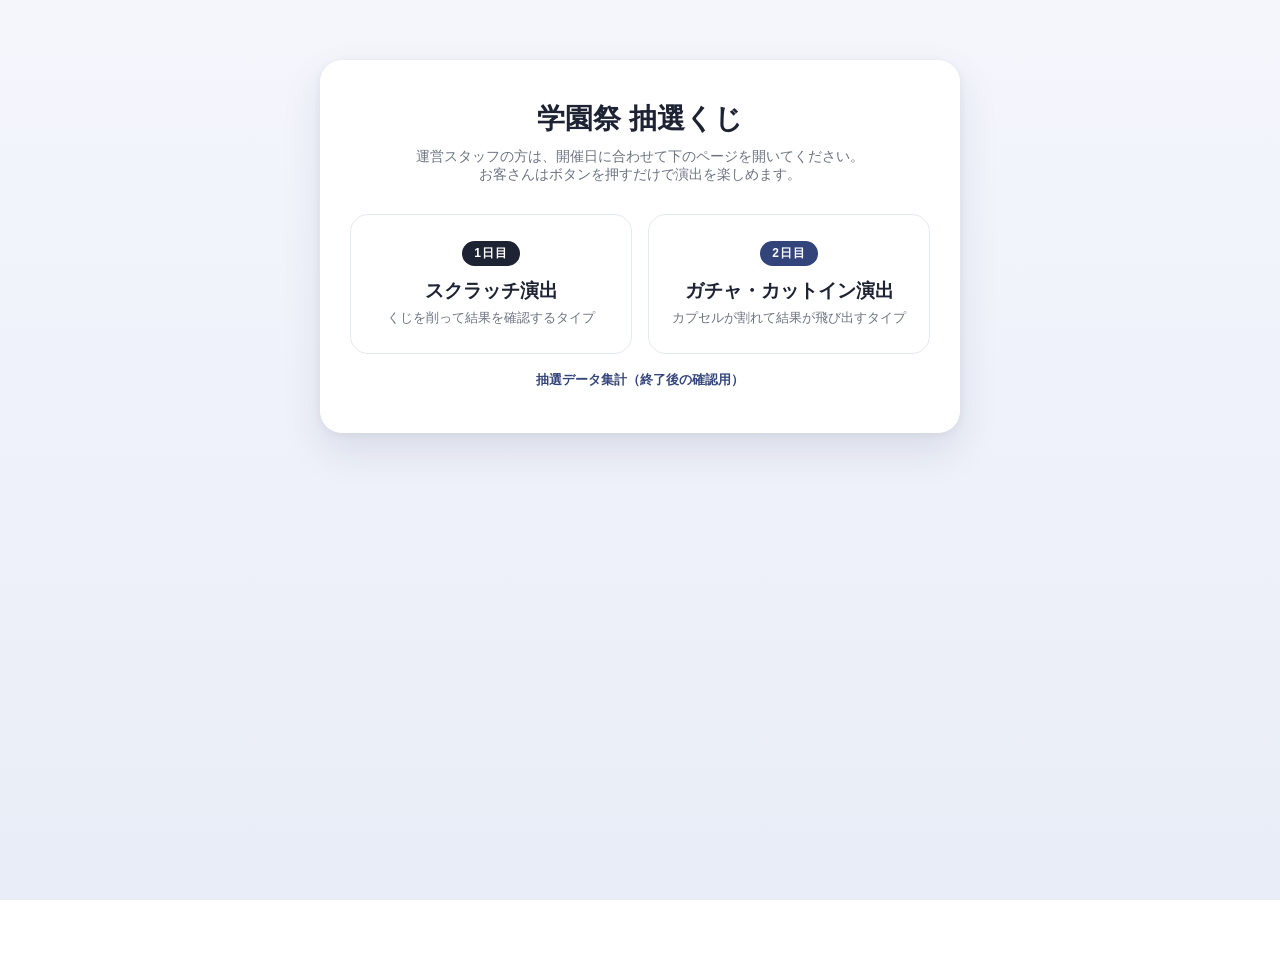
==== commit c5453f98: "抽選データ集計を実装" ====
--- a/index.html
+++ b/index.html
@@ -23,6 +23,7 @@
           <div class="desc">カプセルが割れて結果が飛び出すタイプ</div>
         </a>
       </div>
+      <p class="page-switch-hint"><a href="statistics.html">抽選データ集計（終了後の確認用）</a></p>
     </div>
   </div>
 </body>
--- a/style.css
+++ b/style.css
@@ -31,7 +31,12 @@
   html:fullscreen body{
     min-height:100%; display:flex; align-items:center; justify-content:center; padding:24px;
   }
-  html:fullscreen .stage{ width:min(1080px,100%); }
+  html:fullscreen .stage{
+    width:min(1080px,100%); height:100%; display:flex; flex-direction:column;
+  }
+  html:fullscreen .topbar{ width:100%; }
+  html:fullscreen main{ flex:1; align-content:center; }
+  html:fullscreen .page-switch-hint{ margin-top:auto; padding-top:28px; }
 
   /* ===== 上部バー ===== */
   .topbar{
@@ -222,12 +227,25 @@
   .overlay{ position:fixed; inset:0; z-index:9998; display:none; place-items:center; pointer-events:none; }
   .overlay.show{ display:grid; animation:overlayFade 2.2s ease forwards; }
   @keyframes overlayFade{ 0%{opacity:1} 65%{opacity:1} 100%{opacity:0} }
-  .burst{ position:relative; width:min(78vmin,560px); height:min(78vmin,560px); }
-  .ring,.ring2{ position:absolute; inset:0; border-radius:50%; border:7px solid rgba(255,201,74,.95); box-shadow:0 0 50px rgba(255,150,60,.55), inset 0 0 26px rgba(255,255,255,.7); animation:ringScale 1.2s ease-out forwards; }
-  .ring2{ inset:6%; border-width:5px; animation:ringScale 1.2s .08s ease-out forwards; opacity:.85; }
-  @keyframes ringScale{ 0%{transform:scale(.2);opacity:0} 40%{opacity:1} 100%{transform:scale(1.18);opacity:0} }
-  .rays{ position:absolute; inset:-25%; border-radius:50%; background:conic-gradient(from 0deg, rgba(255,190,90,0) 0deg, rgba(255,190,90,.8) 20deg, rgba(255,190,90,0) 40deg); filter:blur(6px) saturate(140%); animation:spinRay 1.6s linear infinite; mix-blend-mode:multiply; }
-  @keyframes spinRay{ to{ transform:rotate(1turn); } }
+  .burst{ position:relative; width:min(78vmin,560px); height:min(78vmin,560px); display:grid; place-items:center; }
+  .rays{ position:absolute; inset:-8%; border-radius:50%; background:repeating-conic-gradient(from 0deg, rgba(255,210,100,.52) 0deg 5deg, transparent 5deg 15deg); filter:blur(2px); animation:rayReveal 1.1s ease-out both; opacity:.9; }
+  @keyframes rayReveal{ 0%{transform:scale(.25) rotate(-18deg);opacity:0} 55%{opacity:.9} 100%{transform:scale(1) rotate(8deg);opacity:.72} }
+  .ring,.ring2{ position:absolute; border-radius:50%; border:3px solid rgba(255,226,134,.8); box-shadow:0 0 30px rgba(255,180,55,.5); animation:haloReveal 1.1s ease-out both; }
+  .ring{ inset:18%; }
+  .ring2{ inset:12%; border-color:rgba(255,255,255,.75); animation-delay:.12s; }
+  @keyframes haloReveal{ 0%{transform:scale(.65);opacity:0} 55%{opacity:1} 100%{transform:scale(1);opacity:.7} }
+  .grand-card{ position:relative; z-index:2; width:min(58vmin,360px); aspect-ratio:1.55; display:flex; flex-direction:column; align-items:center; justify-content:center; gap:4px; color:#fffaf0; background:linear-gradient(145deg,#fff1b0 0%,#d99420 22%,#9a5a12 100%); border:3px solid #fff0aa; border-radius:18px; box-shadow:0 12px 0 rgba(110,57,9,.35), 0 0 42px rgba(255,190,65,.8); transform:scale(.55) rotate(-8deg); animation:grandCardIn .8s .16s cubic-bezier(.2,1.35,.35,1) forwards; }
+  @keyframes grandCardIn{ 0%{transform:scale(.55) rotate(-8deg);opacity:0} 70%{transform:scale(1.06) rotate(2deg);opacity:1} 100%{transform:scale(1) rotate(0);opacity:1} }
+  .grand-kicker{ font-size:clamp(9px,1.5vmin,13px); font-weight:900; letter-spacing:.22em; text-shadow:0 2px 3px rgba(80,38,0,.45); }
+  .grand-card strong{ font-size:clamp(52px,12vmin,92px); line-height:1; font-weight:900; letter-spacing:.08em; text-shadow:0 5px 0 rgba(103,51,6,.4), 0 0 18px rgba(255,255,255,.55); }
+  .grand-mark{ position:absolute; right:13%; top:10%; font-size:clamp(20px,4vmin,34px); color:#fff3b8; animation:markTwinkle .8s .8s ease-in-out infinite alternate; }
+  @keyframes markTwinkle{ from{transform:scale(.8) rotate(-12deg);opacity:.55} to{transform:scale(1.2) rotate(12deg);opacity:1} }
+  .spark{ position:absolute; z-index:3; color:#fff4b5; font-style:normal; text-shadow:0 0 14px #fff, 0 0 28px #ffbd3b; opacity:0; animation:sparkPop .9s ease-out forwards; }
+  .spark1{ top:17%; left:19%; font-size:clamp(24px,5vmin,44px); animation-delay:.45s; }
+  .spark2{ top:27%; right:15%; font-size:clamp(16px,3vmin,28px); animation-delay:.62s; }
+  .spark3{ bottom:20%; left:23%; font-size:clamp(16px,3vmin,28px); animation-delay:.78s; }
+  .spark4{ bottom:14%; right:22%; font-size:clamp(24px,5vmin,44px); animation-delay:.55s; }
+  @keyframes sparkPop{ 0%{transform:scale(0) rotate(-30deg);opacity:0} 45%{transform:scale(1.35) rotate(12deg);opacity:1} 100%{transform:scale(1) rotate(0);opacity:.8} }
   .confetti{ pointer-events:none; position:fixed; inset:0; overflow:hidden; z-index:9999; }
 
   /* ===== モーダル共通 ===== */
@@ -269,8 +287,8 @@
   .msg.err{ background:rgba(229,71,43,.14); color:#9c231a; }
 
   .gear-btn{
-    position:fixed; right:16px; bottom:16px; z-index:50; width:48px; height:48px; border-radius:50%;
-    background:#fff; border:1.5px solid var(--line); box-shadow:var(--shadow); font-size:19px; padding:0;
+    position:static; z-index:auto; width:40px; height:40px; border-radius:12px;
+    background:#fff; border:1.5px solid var(--line); box-shadow:none; font-size:16px; padding:0;
     display:flex; align-items:center; justify-content:center;
   }
 
@@ -306,3 +324,76 @@
 .landing-choice .kind{ font-size:19px; font-weight:900; margin-bottom:6px; }
 .landing-choice .desc{ font-size:12.5px; color:var(--ink-soft); }
 .landing-choice.day2 .day-num{ background:var(--indigo); }
+
+/* ===== 抽選データ集計ページ（statistics.html）専用 ===== */
+.link-btn{
+  display:inline-flex; align-items:center; text-decoration:none; cursor:pointer;
+  font-family:inherit; font-weight:700; border-radius:14px; color:var(--ink);
+}
+.stats-page :focus-visible{ outline:2px solid var(--indigo); outline-offset:2px; }
+.page-title{ margin:0; font-size:clamp(18px,2.4vw,23px); font-weight:800; color:var(--ink); letter-spacing:.01em; }
+.visually-hidden{
+  position:absolute; width:1px; height:1px; margin:-1px; padding:0; overflow:hidden;
+  clip:rect(0,0,0,0); white-space:nowrap; border:0;
+}
+
+.day-tabs{
+  display:inline-flex; gap:4px; padding:4px; margin:0 0 22px;
+  background:#fff; border-radius:999px; box-shadow:var(--shadow);
+}
+.day-tab{
+  border:none; box-shadow:none; background:transparent; color:var(--ink-soft);
+  border-radius:999px; padding:9px 26px; font-size:14px; font-weight:800;
+}
+.day-tab[aria-pressed="true"]{ background:var(--ink); color:#fff; }
+
+.section-title{ margin:0 0 18px; font-size:19px; font-weight:900; color:var(--ink); }
+
+.stats-summary{
+  display:flex; flex-wrap:wrap; align-items:center; gap:18px 44px; margin-bottom:22px;
+}
+.total-label{ font-size:13px; font-weight:700; color:var(--ink-soft); }
+.total-num{
+  font-size:clamp(52px,10vw,76px); font-weight:900; line-height:1.05; color:var(--ink);
+  font-variant-numeric:tabular-nums;
+}
+.total-num small{ font-size:.3em; font-weight:800; margin-left:.3em; color:var(--ink-soft); }
+.peak-box{ padding-left:28px; border-left:1.5px solid var(--line); }
+.peak-time{ margin-top:4px; font-size:clamp(20px,3.2vw,26px); font-weight:900; color:var(--ink); }
+.peak-count{ margin-top:2px; font-size:14px; font-weight:800; color:var(--red-deep); }
+.peak-box.empty p{ margin:0; font-size:14px; font-weight:700; line-height:1.7; color:var(--ink-soft); }
+.outside-note{ flex-basis:100%; margin:0; }
+
+/* 時間帯別テーブル */
+.slot-table{ width:100%; border-collapse:collapse; }
+.slot-table thead th{
+  padding:0 0 10px; text-align:left; font-size:12px; font-weight:800; color:var(--ink-soft);
+}
+.slot-table thead th.slot-count{ text-align:right; }
+.slot-table tbody th, .slot-table tbody td{ padding:11px 0; border-top:1.5px solid var(--line); vertical-align:middle; }
+.slot-table tbody .slot-label{ padding-right:16px; text-align:left; font-size:14px; font-weight:700; color:var(--ink); white-space:nowrap; }
+.slot-bar-cell{ width:100%; }
+.slot-track{ height:14px; background:#EEF1F8; border-radius:999px; overflow:hidden; }
+.slot-fill{ height:100%; min-width:0; background:var(--indigo); border-radius:999px; transition:width .5s ease; }
+.slot-table tr.peak .slot-fill{ background:linear-gradient(90deg,var(--red),var(--red-deep)); }
+.slot-table tr.peak .slot-label{ font-weight:900; }
+.slot-table tbody .slot-count{ padding-left:16px; text-align:right; font-size:17px; font-weight:900; color:var(--ink); white-space:nowrap; font-variant-numeric:tabular-nums; }
+.slot-count .unit, .stock-item .count .unit{ margin-left:2px; font-size:12px; font-weight:700; color:var(--ink-soft); }
+.stock-item .sub{ margin-top:2px; font-size:11.5px; font-weight:600; color:var(--ink-soft); }
+
+/* データの管理 */
+.stats-manage{ margin-top:22px; }
+.manage-row{ display:flex; align-items:center; justify-content:space-between; gap:18px 28px; flex-wrap:wrap; }
+.manage-text{ flex:1 1 320px; min-width:0; }
+.manage-title{ margin:0; font-size:15px; font-weight:800; color:var(--ink); }
+.manage-text .hint{ margin:4px 0 0; font-size:12.5px; line-height:1.7; }
+.btn-solid{ background:var(--ink); color:#fff; border:none; padding:13px 26px; }
+.btn-solid:disabled{ opacity:.35; }
+.btn-danger{ border-color:var(--red-deep); color:var(--red-deep); }
+.stats-manage .section-div{ margin:20px 0; }
+
+@media (max-width:560px){
+  .peak-box{ padding-left:0; border-left:none; }
+  .stats-summary{ gap:14px; }
+  .manage-row .btn-solid, .manage-row .btn-danger{ width:100%; }
+}
